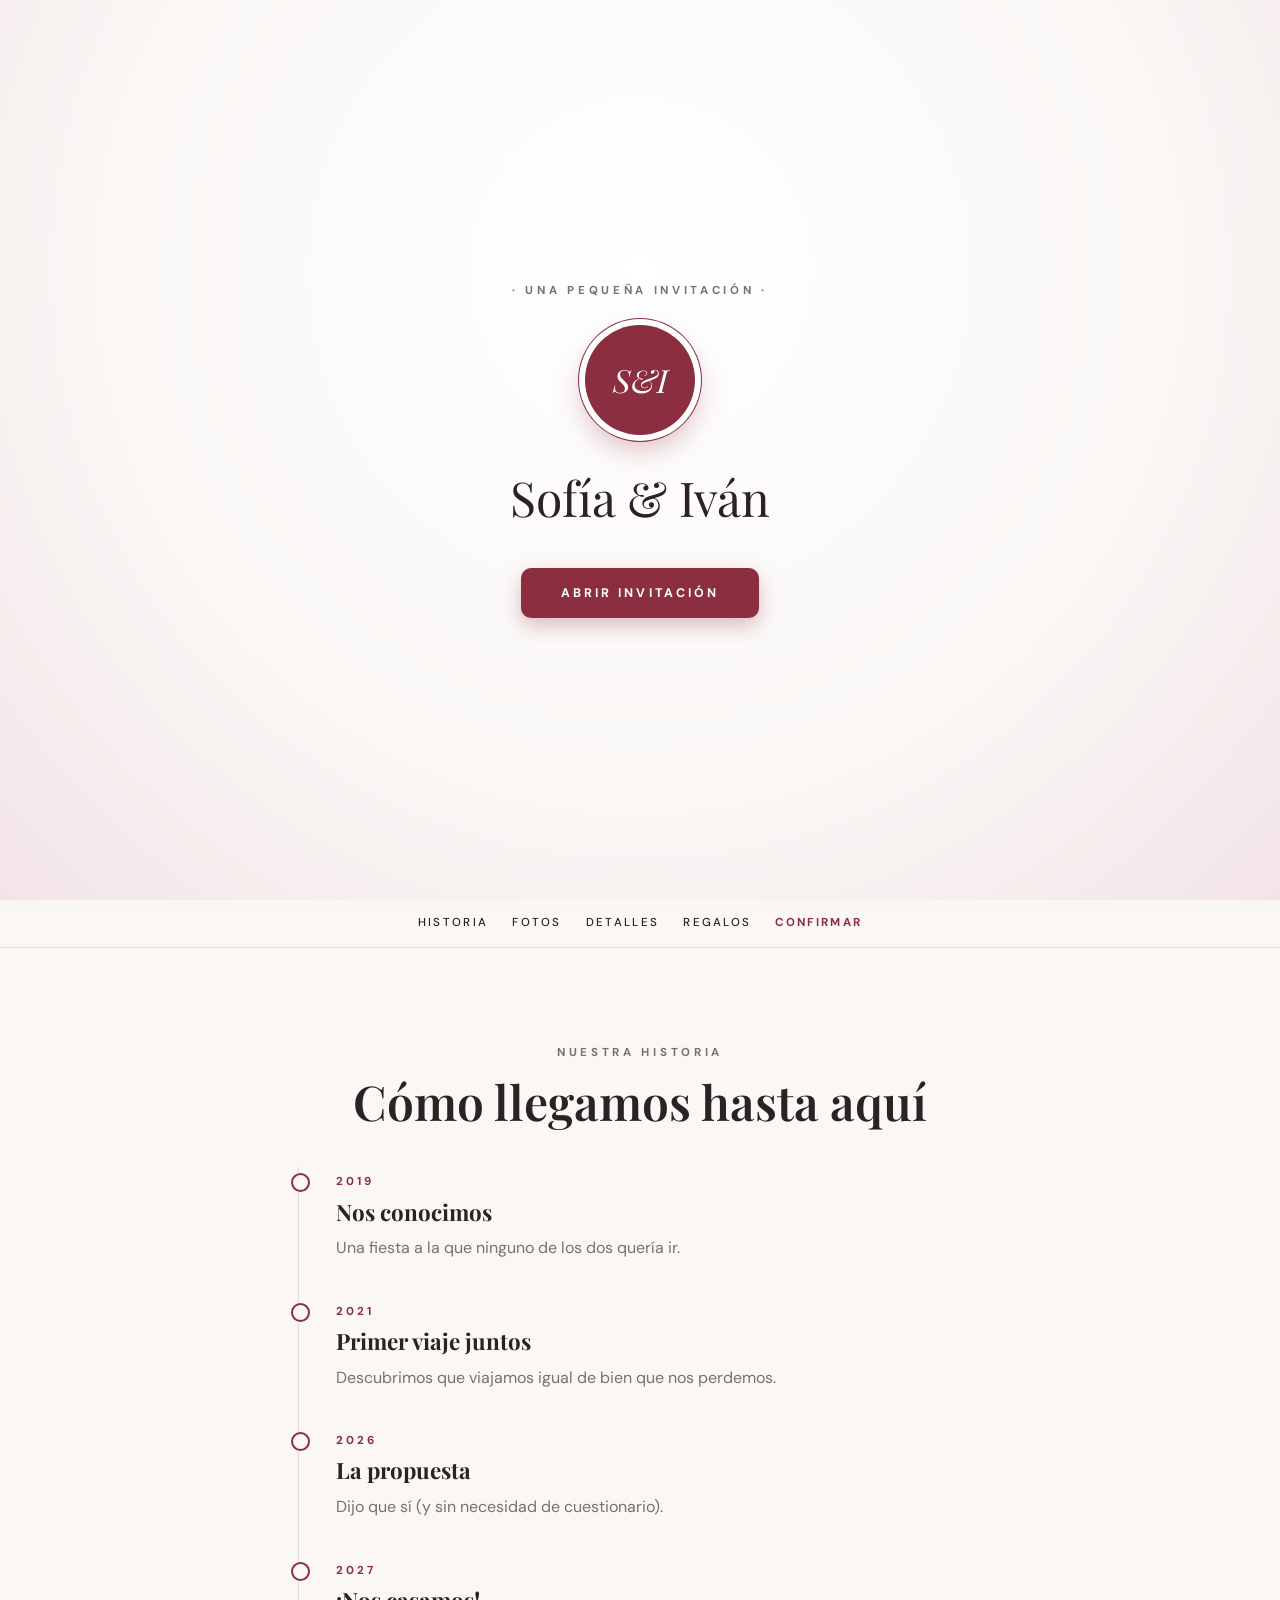
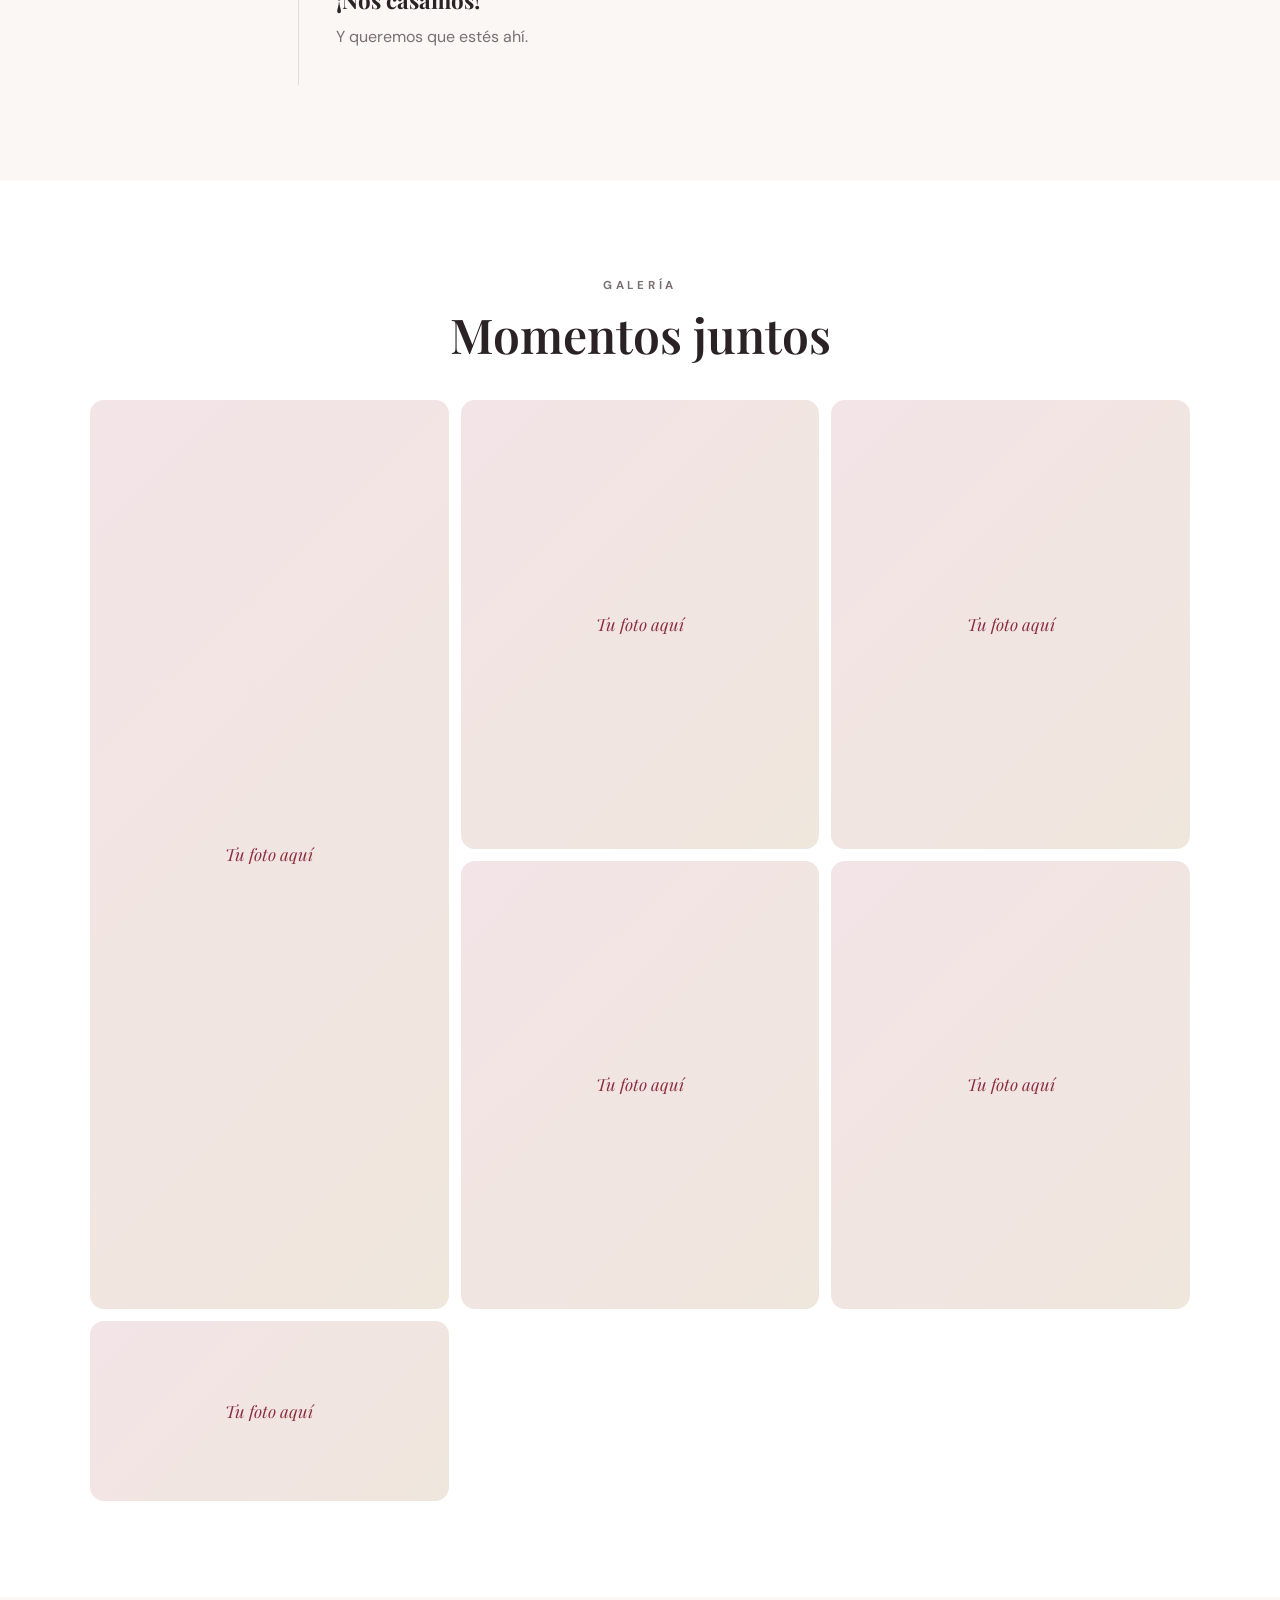
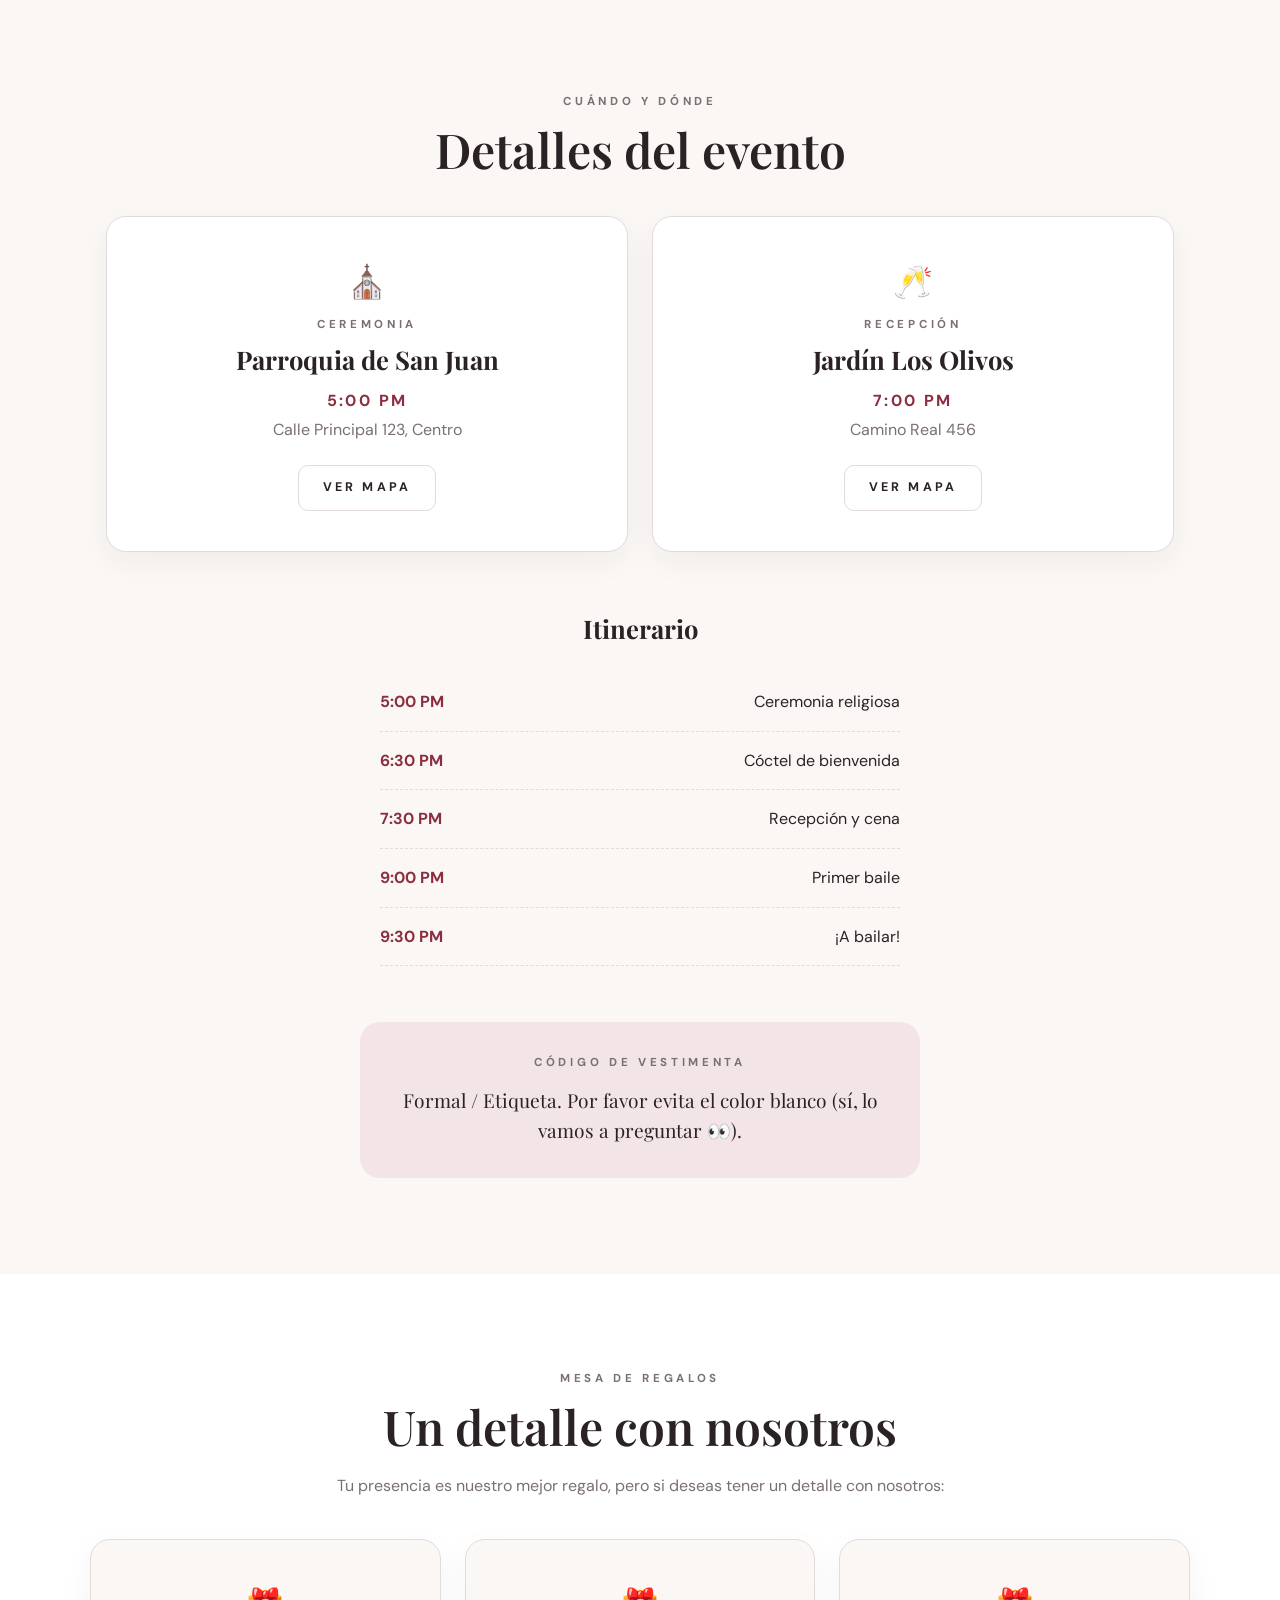
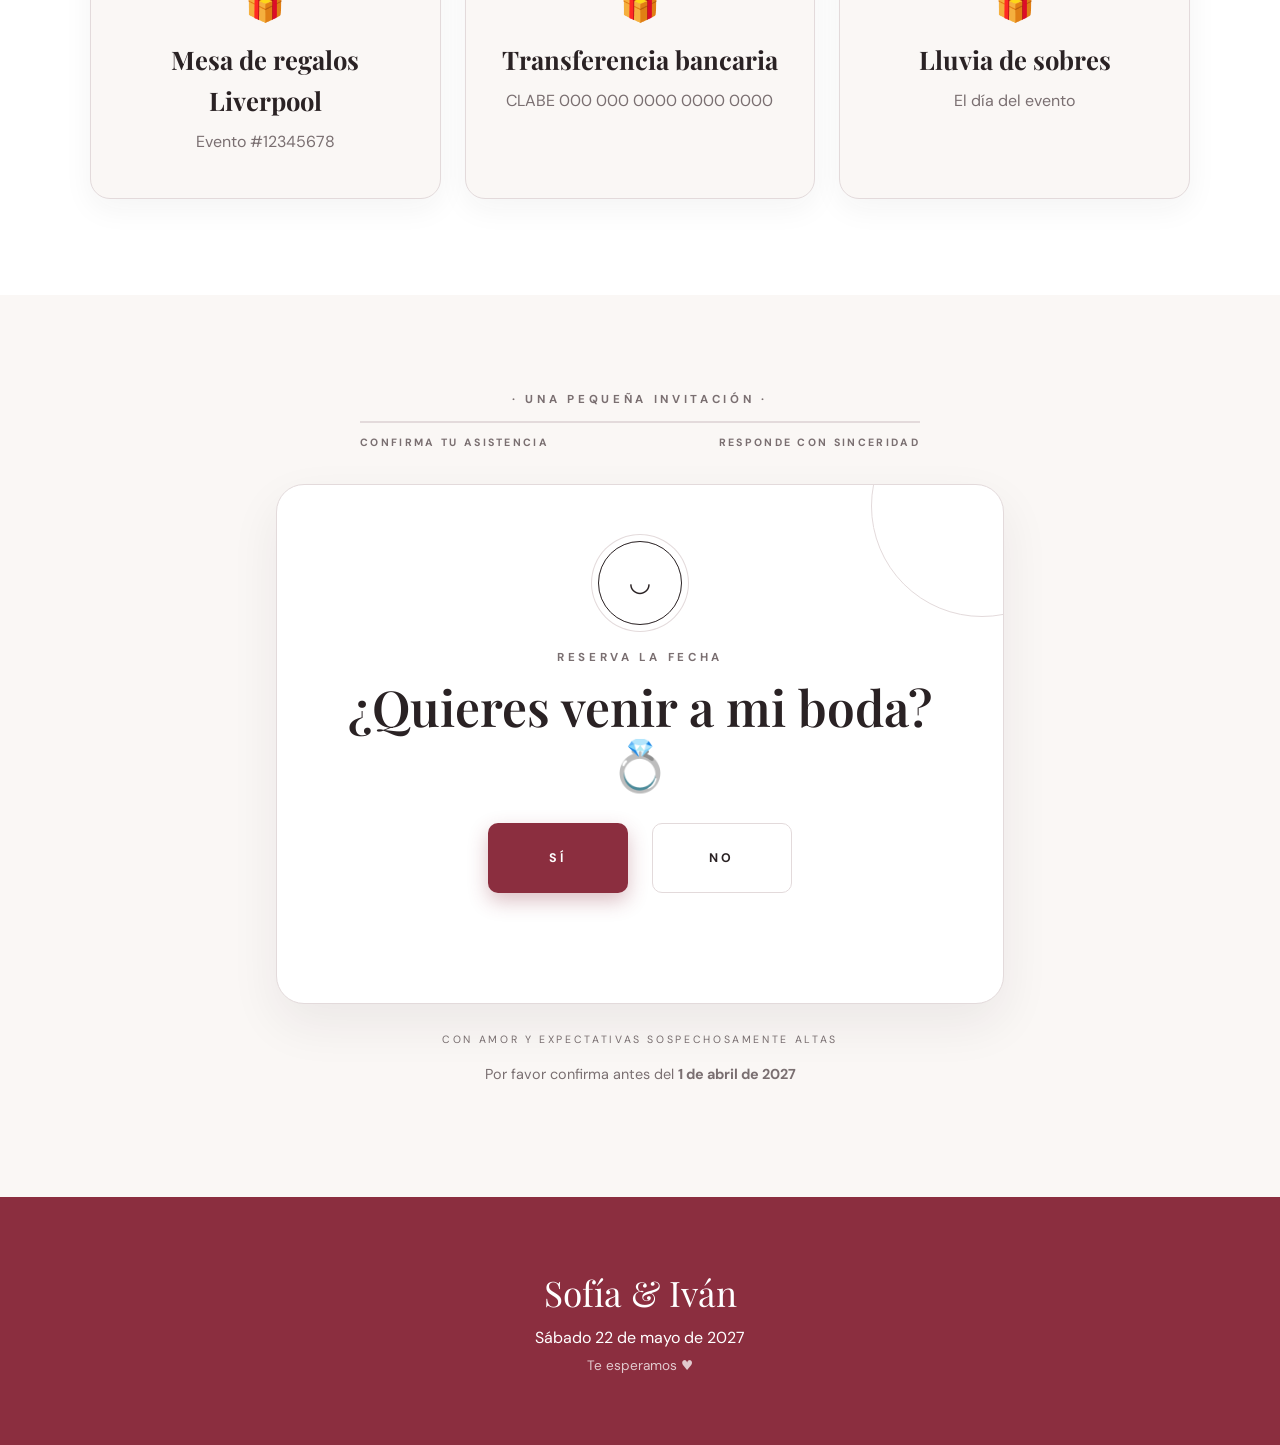
==== index.html @ d29f7e24 "Invitación de boda con cuestionario de confirmación Co-Authored-By: Claude Opus 5.5 <noreply@anthrop" ====
<!doctype html>
<html lang="es">
<head>
  <meta charset="utf-8" />
  <meta name="viewport" content="width=device-width, initial-scale=1" />
  <title>Nuestra Boda</title>
  <meta name="description" content="Estás invitado a nuestra boda." />
  <link rel="preconnect" href="https://fonts.googleapis.com" />
  <link rel="preconnect" href="https://fonts.gstatic.com" crossorigin />
  <link href="https://fonts.googleapis.com/css2?family=Playfair+Display:ital,wght@0,400;0,600;0,700;1,400&family=DM+Sans:wght@400;500;700&display=swap" rel="stylesheet" />
  <link rel="stylesheet" href="styles.css" />
</head>
<body>

  <!-- ============ SOBRE / PORTADA DE ENTRADA ============ -->
  <div id="sobre" class="sobre">
    <div class="sobre-inner">
      <p class="eyebrow">· Una pequeña invitación ·</p>
      <div class="sello"><span data-iniciales></span></div>
      <h2 class="sobre-nombres" data-nombres></h2>
      <button id="abrir" class="btn btn-primary">Abrir invitación</button>
    </div>
  </div>

  <!-- ============ HERO ============ -->
  <header class="hero" id="inicio">
    <div class="hero-bg" id="heroBg"></div>
    <div class="hero-content">
      <p class="eyebrow light">Nos casamos</p>
      <h1 class="hero-names"><span data-novia></span> <em>&amp;</em> <span data-novio></span></h1>
      <p class="hero-date" data-fecha-texto></p>
      <p class="hero-quote" data-frase></p>
      <div class="countdown" id="countdown">
        <div><span id="cd-d">0</span><small>Días</small></div>
        <div><span id="cd-h">0</span><small>Horas</small></div>
        <div><span id="cd-m">0</span><small>Min</small></div>
        <div><span id="cd-s">0</span><small>Seg</small></div>
      </div>
      <a href="#confirmar" class="btn btn-light">Confirmar asistencia</a>
    </div>
    <a href="#historia" class="scroll-hint" aria-label="Bajar">⌄</a>
  </header>

  <nav class="nav">
    <a href="#historia">Historia</a>
    <a href="#galeria">Fotos</a>
    <a href="#detalles">Detalles</a>
    <a href="#regalos">Regalos</a>
    <a href="#confirmar" class="nav-cta">Confirmar</a>
  </nav>

  <main>
    <!-- ============ HISTORIA ============ -->
    <section id="historia" class="section">
      <p class="eyebrow">Nuestra historia</p>
      <h2 class="title">Cómo llegamos hasta aquí</h2>
      <div class="timeline" id="timeline"></div>
    </section>

    <!-- ============ GALERÍA ============ -->
    <section id="galeria" class="section section-alt">
      <p class="eyebrow">Galería</p>
      <h2 class="title">Momentos juntos</h2>
      <div class="gallery" id="gallery"></div>
    </section>

    <!-- ============ DETALLES ============ -->
    <section id="detalles" class="section">
      <p class="eyebrow">Cuándo y dónde</p>
      <h2 class="title">Detalles del evento</h2>
      <div class="cards">
        <article class="card" id="card-ceremonia"></article>
        <article class="card" id="card-recepcion"></article>
      </div>

      <h3 class="subtitle">Itinerario</h3>
      <ul class="itinerary" id="itinerary"></ul>

      <div class="dress">
        <p class="eyebrow">Código de vestimenta</p>
        <p data-vestimenta></p>
      </div>
    </section>

    <!-- ============ REGALOS ============ -->
    <section id="regalos" class="section section-alt">
      <p class="eyebrow">Mesa de regalos</p>
      <h2 class="title">Un detalle con nosotros</h2>
      <p class="lead" data-regalos-texto></p>
      <div class="cards gifts" id="gifts"></div>
    </section>

    <!-- ============ CONFIRMAR (CUESTIONARIO) ============ -->
    <section id="confirmar" class="section quiz-section">
      <p class="eyebrow">· Una pequeña invitación ·</p>
      <div class="quiz-progress">
        <div class="quiz-progress-bar"><span id="progressFill"></span></div>
        <div class="quiz-progress-labels">
          <span id="progressLeft">Confirma tu asistencia</span>
          <span id="progressRight">Responde con sinceridad</span>
        </div>
      </div>

      <div class="quiz-card" id="quizCard">
        <!-- El contenido se genera desde script.js -->
      </div>

      <p class="quiz-footer">Con amor y expectativas sospechosamente altas</p>
      <p class="deadline">Por favor confirma antes del <strong data-confirmar-antes></strong></p>
    </section>
  </main>

  <footer class="footer">
    <p class="footer-names"><span data-novia></span> &amp; <span data-novio></span></p>
    <p data-fecha-texto></p>
    <p class="small">Te esperamos ♥</p>
  </footer>

  <script src="config.js"></script>
  <script src="script.js"></script>
</body>
</html>
---- styles.css ----
:root {
  --vino: #8b2e3f;
  --vino-dark: #6e2131;
  --vino-soft: #f3e4e7;
  --ink: #2a2224;
  --muted: #7a6f71;
  --paper: #faf7f5;
  --card: #ffffff;
  --line: #e3dadb;
  --gold: #b89a6a;
  --serif: "Playfair Display", Georgia, serif;
  --sans: "DM Sans", system-ui, -apple-system, sans-serif;
}

* { box-sizing: border-box; }
html { scroll-behavior: smooth; }
body {
  margin: 0;
  font-family: var(--sans);
  color: var(--ink);
  background: var(--paper);
  line-height: 1.6;
  overflow-x: hidden;
}
body.locked { overflow: hidden; }
img { max-width: 100%; display: block; }

/* ---------- Tipografía ---------- */
.eyebrow {
  font-size: .72rem;
  letter-spacing: .32em;
  text-transform: uppercase;
  font-weight: 700;
  color: var(--muted);
  margin: 0 0 .75rem;
}
.eyebrow.light { color: rgba(255,255,255,.85); }
.title {
  font-family: var(--serif);
  font-weight: 600;
  font-size: clamp(2rem, 5vw, 3rem);
  line-height: 1.1;
  margin: 0 0 2.5rem;
}
.subtitle {
  font-family: var(--serif);
  font-size: 1.6rem;
  margin: 3.5rem 0 1.5rem;
}
.lead { max-width: 560px; margin: -1.25rem auto 2.5rem; color: var(--muted); }

/* ---------- Botones ---------- */
.btn {
  display: inline-block;
  font-family: var(--sans);
  font-size: .78rem;
  font-weight: 700;
  letter-spacing: .25em;
  text-transform: uppercase;
  text-decoration: none;
  padding: 1rem 2.4rem;
  border-radius: 10px;
  border: 1px solid transparent;
  cursor: pointer;
  transition: transform .2s, box-shadow .2s, background .2s;
}
.btn:hover { transform: translateY(-2px); }
.btn-primary { background: var(--vino); color: #fff; box-shadow: 0 8px 20px rgba(139,46,63,.3); }
.btn-primary:hover { background: var(--vino-dark); }
.btn-outline { background: #fff; color: var(--ink); border-color: var(--line); }
.btn-light { background: rgba(255,255,255,.95); color: var(--vino); }

/* ---------- Sobre ---------- */
.sobre {
  position: fixed; inset: 0; z-index: 100;
  background: radial-gradient(circle at 50% 30%, #fff 0%, var(--paper) 60%, var(--vino-soft) 100%);
  display: grid; place-items: center;
  text-align: center; padding: 16px;
  transition: opacity .8s ease, visibility .8s;
}
.sobre.abierto { opacity: 0; visibility: hidden; }
.sello {
  width: 110px; height: 110px; margin: 1.5rem auto;
  border-radius: 50%;
  background: var(--vino);
  color: #fff;
  display: grid; place-items: center;
  font-family: var(--serif); font-size: 2rem; font-style: italic;
  box-shadow: 0 0 0 6px #fff, 0 0 0 7px var(--vino), 0 12px 30px rgba(139,46,63,.35);
  animation: latido 2.4s ease-in-out infinite;
}
@keyframes latido { 0%,100% { transform: scale(1); } 50% { transform: scale(1.05); } }
.sobre-nombres { font-family: var(--serif); font-weight: 400; font-size: clamp(2rem, 7vw, 3rem); margin: 0 0 2rem; }

/* ---------- Hero ---------- */
.hero {
  position: relative; min-height: 100svh;
  display: grid; place-items: center; text-align: center;
  color: #fff; padding: 6rem 16px 5rem; overflow: hidden;
}
.hero-bg {
  position: absolute; inset: 0;
  background: linear-gradient(135deg, #5a1f2a, #8b2e3f 50%, #b89a6a);
  background-size: cover; background-position: center;
  transform: scale(1.05);
}
.hero-bg::after { content: ""; position: absolute; inset: 0; background: linear-gradient(rgba(20,10,12,.45), rgba(20,10,12,.6)); }
.hero-content { position: relative; z-index: 1; max-width: 760px; }
.hero-names {
  font-family: var(--serif); font-weight: 400;
  font-size: clamp(3rem, 12vw, 6.5rem); line-height: 1; margin: 0 0 1rem;
}
.hero-names em { font-style: italic; color: var(--gold); }
.hero-date { font-size: .9rem; letter-spacing: .3em; text-transform: uppercase; margin: 0 0 1rem; }
.hero-quote { font-family: var(--serif); font-style: italic; font-size: 1.15rem; opacity: .9; margin: 0 auto 2rem; max-width: 520px; }
.countdown { display: flex; justify-content: center; gap: clamp(.75rem, 4vw, 2rem); margin-bottom: 2.5rem; }
.countdown div {
  min-width: 68px; padding: .8rem .5rem;
  border: 1px solid rgba(255,255,255,.35); border-radius: 12px;
  backdrop-filter: blur(4px); background: rgba(255,255,255,.08);
}
.countdown span { display: block; font-family: var(--serif); font-size: clamp(1.6rem, 6vw, 2.4rem); line-height: 1.1; }
.countdown small { font-size: .65rem; letter-spacing: .2em; text-transform: uppercase; opacity: .85; }
.scroll-hint { position: absolute; bottom: 1.5rem; left: 50%; transform: translateX(-50%); color: #fff; font-size: 2rem; text-decoration: none; animation: bob 2s infinite; }
@keyframes bob { 0%,100% { transform: translate(-50%,0); } 50% { transform: translate(-50%,8px); } }

/* ---------- Nav ---------- */
.nav {
  position: sticky; top: 0; z-index: 50;
  display: flex; justify-content: center; flex-wrap: wrap; gap: .25rem 1.5rem;
  padding: .9rem 16px; background: rgba(250,247,245,.92);
  backdrop-filter: blur(8px); border-bottom: 1px solid var(--line);
}
.nav a { color: var(--ink); text-decoration: none; font-size: .72rem; letter-spacing: .2em; text-transform: uppercase; font-weight: 500; }
.nav a:hover, .nav-cta { color: var(--vino) !important; font-weight: 700 !important; }

/* ---------- Secciones ---------- */
.section { padding: 6rem 16px; text-align: center; max-width: 1100px; margin: 0 auto; }
.section-alt { max-width: none; background: #fff; }
.section-alt > * { max-width: 1100px; margin-left: auto; margin-right: auto; }

.reveal { opacity: 0; transform: translateY(24px); transition: opacity .8s ease, transform .8s ease; }
.reveal.visible { opacity: 1; transform: none; }

/* Timeline */
.timeline { position: relative; max-width: 720px; margin: 0 auto; text-align: left; }
.timeline::before { content: ""; position: absolute; left: 18px; top: 0; bottom: 0; width: 1px; background: var(--line); }
.tl-item { position: relative; padding: 0 0 2.25rem 56px; }
.tl-item::before { content: ""; position: absolute; left: 11px; top: 6px; width: 15px; height: 15px; border-radius: 50%; background: var(--paper); border: 2px solid var(--vino); }
.tl-year { font-size: .72rem; letter-spacing: .25em; font-weight: 700; color: var(--vino); }
.tl-item h3 { font-family: var(--serif); font-size: 1.4rem; margin: .1rem 0 .3rem; }
.tl-item p { margin: 0; color: var(--muted); }

/* Galería */
.gallery { display: grid; grid-template-columns: repeat(3, 1fr); gap: 12px; }
.gallery figure { margin: 0; border-radius: 14px; overflow: hidden; aspect-ratio: 4/5; cursor: zoom-in; position: relative; }
.gallery figure:nth-child(1), .gallery figure:nth-child(6) { grid-row: span 2; aspect-ratio: auto; }
.gallery img { width: 100%; height: 100%; object-fit: cover; transition: transform .6s; }
.gallery figure:hover img { transform: scale(1.06); }
.foto-placeholder {
  width: 100%; height: 100%; min-height: 180px;
  display: grid; place-items: center;
  background: linear-gradient(135deg, var(--vino-soft), #efe6dc);
  color: var(--vino); font-family: var(--serif); font-style: italic; font-size: 1.05rem;
}
.lightbox { position: fixed; inset: 0; z-index: 200; background: rgba(15,8,10,.92); display: none; place-items: center; padding: 16px; cursor: zoom-out; }
.lightbox.open { display: grid; }
.lightbox img { max-height: 90vh; border-radius: 10px; }

/* Cards */
.cards { display: grid; grid-template-columns: repeat(auto-fit, minmax(260px, 1fr)); gap: 1.5rem; }
.card {
  background: var(--card); border: 1px solid var(--line); border-radius: 20px;
  padding: 2.5rem 1.75rem; box-shadow: 0 10px 30px rgba(42,34,36,.05);
}
.section-alt .card { background: var(--paper); }
.card .icon { font-size: 2rem; margin-bottom: .5rem; }
.card h3 { font-family: var(--serif); font-size: 1.6rem; margin: .25rem 0 .5rem; }
.card p { margin: .2rem 0; color: var(--muted); }
.card .hora { color: var(--vino); font-weight: 700; letter-spacing: .15em; }
.card .btn { margin-top: 1.25rem; padding: .75rem 1.5rem; }

.itinerary { list-style: none; padding: 0; margin: 0 auto; max-width: 520px; }
.itinerary li { display: flex; justify-content: space-between; gap: 1rem; padding: 1rem 0; border-bottom: 1px dashed var(--line); text-align: left; }
.itinerary li span:first-child { font-weight: 700; color: var(--vino); white-space: nowrap; }

.dress { margin: 3.5rem auto 0; max-width: 560px; padding: 2rem; border-radius: 20px; background: var(--vino-soft); }
.dress p:last-child { margin: 0; font-family: var(--serif); font-size: 1.2rem; }

/* ---------- Cuestionario ---------- */
.quiz-section { max-width: 760px; }
.quiz-progress { margin: 0 auto 2rem; max-width: 560px; }
.quiz-progress-bar { height: 2px; background: var(--line); position: relative; }
.quiz-progress-bar span { position: absolute; left: 0; top: 0; bottom: 0; width: 0; background: var(--vino); transition: width .6s ease; }
.quiz-progress-labels { display: flex; justify-content: space-between; margin-top: .75rem; font-size: .66rem; letter-spacing: .22em; text-transform: uppercase; font-weight: 700; color: var(--muted); }

.quiz-card {
  position: relative; overflow: hidden;
  background: var(--card); border: 1px solid var(--line); border-radius: 28px;
  padding: clamp(2rem, 6vw, 3.5rem) clamp(1.25rem, 5vw, 3.5rem);
  min-height: 460px;
  box-shadow: 0 20px 50px rgba(42,34,36,.07);
}
.quiz-card::after {
  content: ""; position: absolute; top: -90px; right: -90px; width: 220px; height: 220px;
  border: 1px solid var(--line); border-radius: 50%; pointer-events: none;
}
.quiz-step { animation: entrar .5s ease; }
@keyframes entrar { from { opacity: 0; transform: translateY(16px); } to { opacity: 1; transform: none; } }
.quiz-step .eyebrow { text-align: left; }
.quiz-step.centered .eyebrow { text-align: center; }
.quiz-q {
  font-family: var(--serif); font-weight: 600;
  font-size: clamp(1.9rem, 6vw, 3.1rem); line-height: 1.12; margin: .5rem 0 2rem;
}
.quiz-icon {
  width: 84px; height: 84px; margin: 0 auto 1.5rem; border-radius: 50%;
  border: 1px solid var(--ink); display: grid; place-items: center;
  box-shadow: 0 0 0 6px #fff, 0 0 0 7px var(--line); font-size: 1.6rem;
}
.quiz-icon.bad { background: var(--vino-soft); border-color: var(--vino); color: var(--vino); }
.quiz-icon.good { background: #e9f3ec; border-color: #2e7d4f; color: #2e7d4f; }

.yesno { position: relative; display: flex; justify-content: center; gap: 1.5rem; flex-wrap: wrap; min-height: 70px; }
.yesno .btn { min-width: 140px; }
#btnNo { transition: left .25s ease, top .25s ease, transform .2s; z-index: 5; }
#btnNo.huyendo { position: absolute; }
.no-hint { font-size: .8rem; color: var(--muted); min-height: 1.4em; margin-top: 1.5rem; font-style: italic; }

.options { display: grid; gap: .75rem; }
.option {
  width: 100%; text-align: left;
  font-family: var(--sans); font-size: 1rem; color: var(--ink);
  background: #fff; border: 1px solid var(--line); border-radius: 14px;
  padding: 1.05rem 1.25rem; cursor: pointer;
  transition: background .2s, border-color .2s, transform .15s;
}
.option:hover { background: var(--vino-soft); border-color: var(--vino); transform: translateX(4px); }

.verdict-title {
  font-family: var(--serif); font-weight: 700; text-transform: uppercase;
  font-size: clamp(2.2rem, 8vw, 4rem); line-height: 1; color: var(--vino); margin: 0 0 1rem;
}
.verdict-title.good { color: #2e7d4f; }
.verdict-sub { font-weight: 700; letter-spacing: .05em; margin: 0 0 .5rem; }
.verdict-text { font-family: var(--serif); font-style: italic; font-size: 1.2rem; color: var(--muted); margin: 0 0 2rem; }
.verdict-actions { display: flex; flex-wrap: wrap; justify-content: center; gap: 1rem; }
.pill {
  display: inline-flex; align-items: center; gap: .5rem;
  padding: .9rem 1.5rem; border-radius: 999px; border: 1px solid var(--vino);
  background: var(--vino-soft); color: var(--vino);
  font-size: .72rem; letter-spacing: .2em; text-transform: uppercase; font-weight: 700;
}

/* Formulario RSVP */
.rsvp { text-align: left; display: grid; gap: 1rem; margin-top: 1rem; }
.rsvp label { display: grid; gap: .35rem; font-size: .72rem; letter-spacing: .18em; text-transform: uppercase; font-weight: 700; color: var(--muted); }
.rsvp input, .rsvp select, .rsvp textarea {
  font: inherit; font-size: 1rem; text-transform: none; letter-spacing: 0; font-weight: 400; color: var(--ink);
  padding: .9rem 1rem; border: 1px solid var(--line); border-radius: 12px; background: #fff; width: 100%;
}
.rsvp input:focus, .rsvp select:focus, .rsvp textarea:focus { outline: 2px solid var(--vino-soft); border-color: var(--vino); }
.rsvp .row { display: grid; grid-template-columns: 1fr 1fr; gap: 1rem; }
.rsvp .btn { justify-self: center; margin-top: .5rem; }

.quiz-footer { margin-top: 1.75rem; font-size: .66rem; letter-spacing: .25em; text-transform: uppercase; color: var(--muted); }
.deadline { color: var(--muted); font-size: .9rem; }

/* Confeti */
.confeti { position: fixed; top: -12px; width: 10px; height: 14px; z-index: 300; pointer-events: none; animation: caer linear forwards; }
@keyframes caer { to { transform: translateY(105vh) rotate(720deg); opacity: .7; } }

/* ---------- Footer ---------- */
.footer { text-align: center; padding: 4rem 16px; background: var(--vino); color: #fff; }
.footer-names { font-family: var(--serif); font-size: 2.2rem; margin: 0 0 .25rem; }
.footer p { margin: .25rem 0; }
.footer .small { opacity: .75; font-size: .85rem; }

/* ---------- Responsive ---------- */
@media (max-width: 720px) {
  .section { padding: 4.5rem 16px; }
  .gallery { grid-template-columns: repeat(2, 1fr); }
  .gallery figure:nth-child(1), .gallery figure:nth-child(6) { grid-row: auto; aspect-ratio: 4/5; }
  .nav { gap: .25rem 1rem; }
  .rsvp .row { grid-template-columns: 1fr; }
  .quiz-progress-labels span:last-child { text-align: right; }
}
#confirmar, section { scroll-margin-top: 56px; }
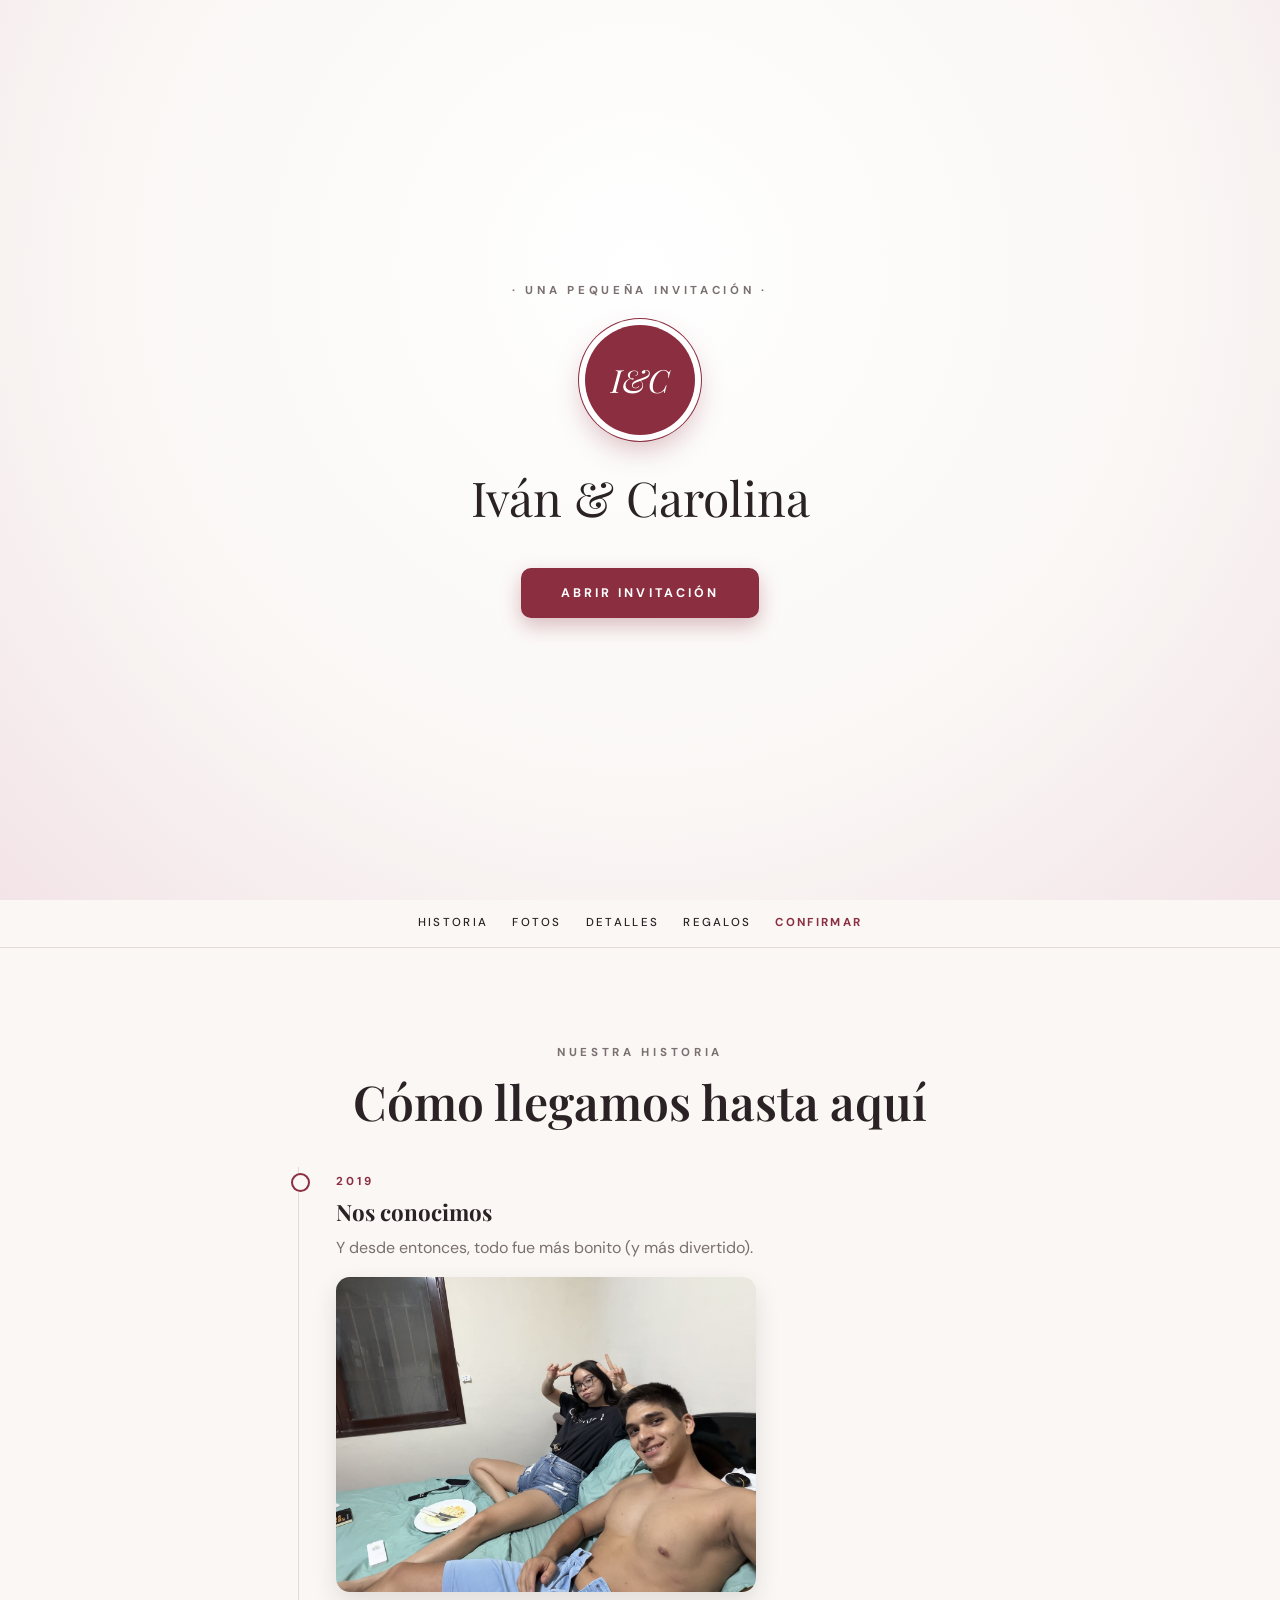
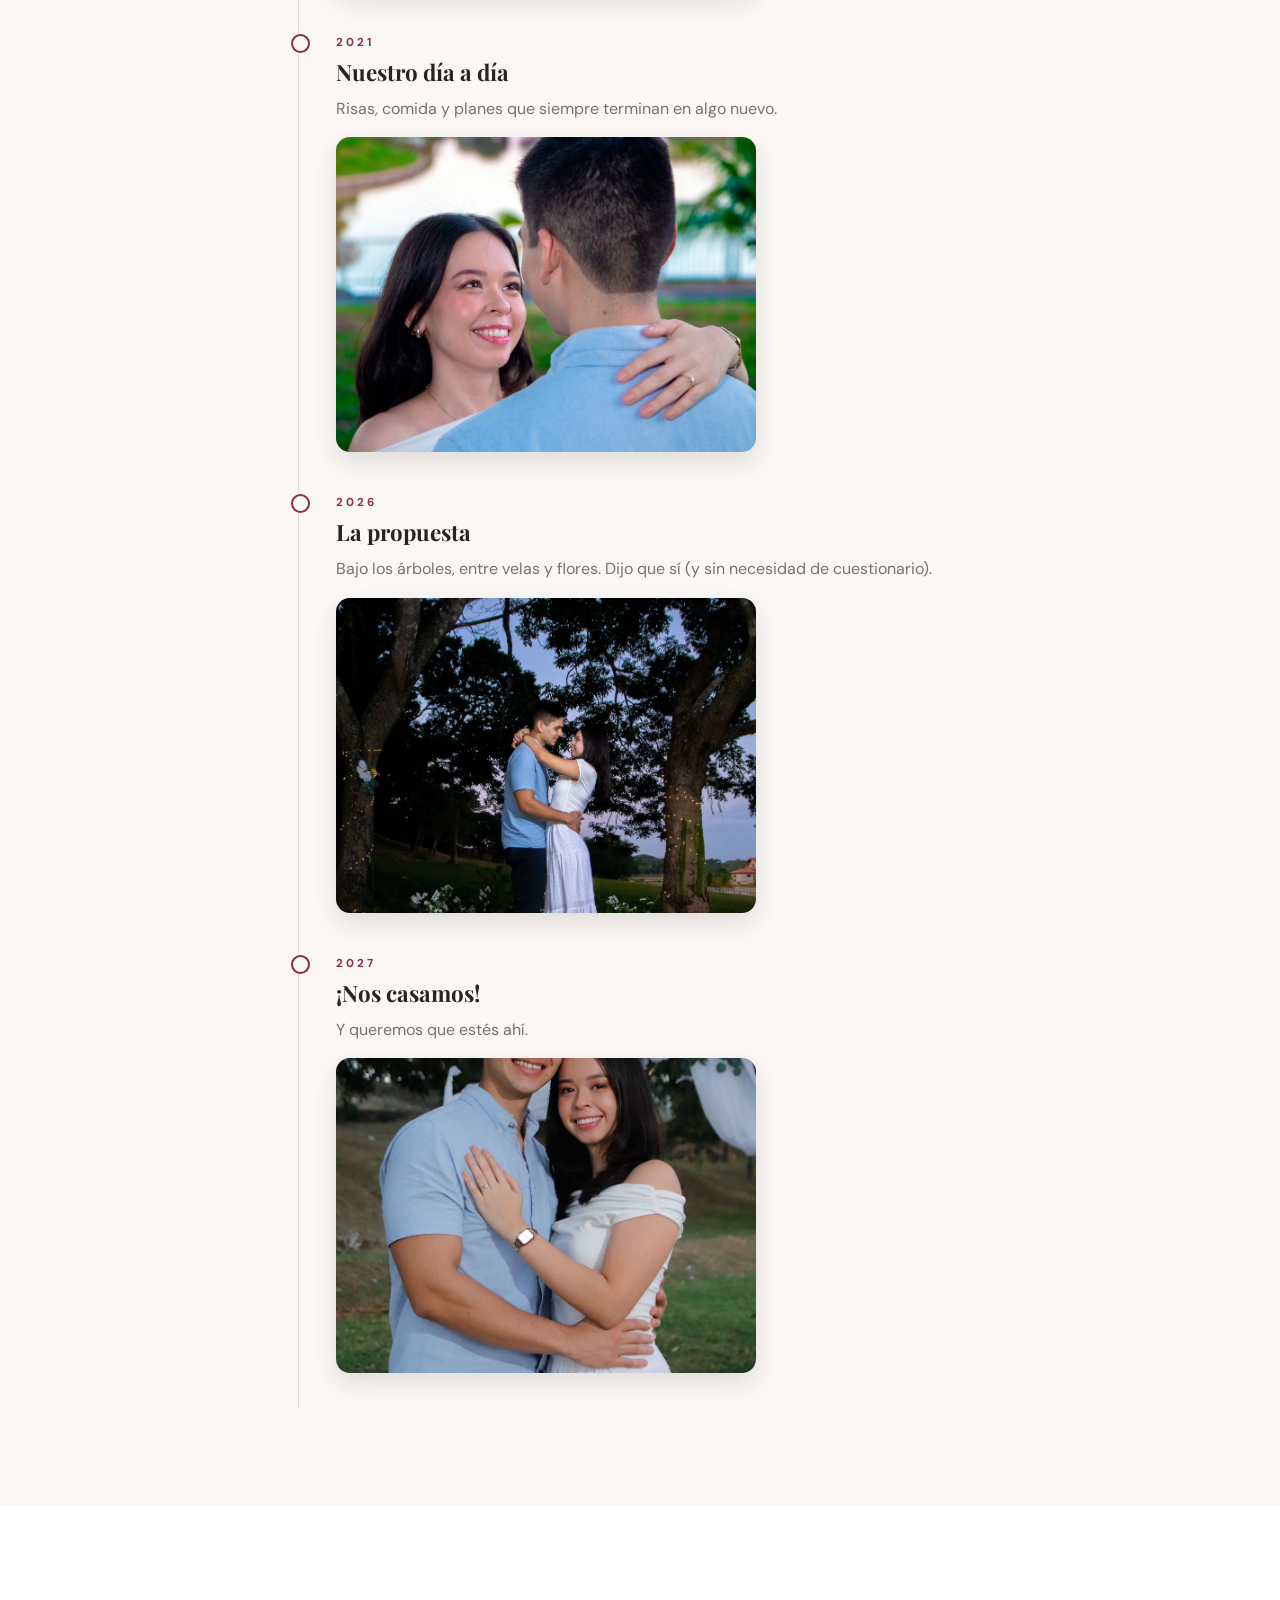
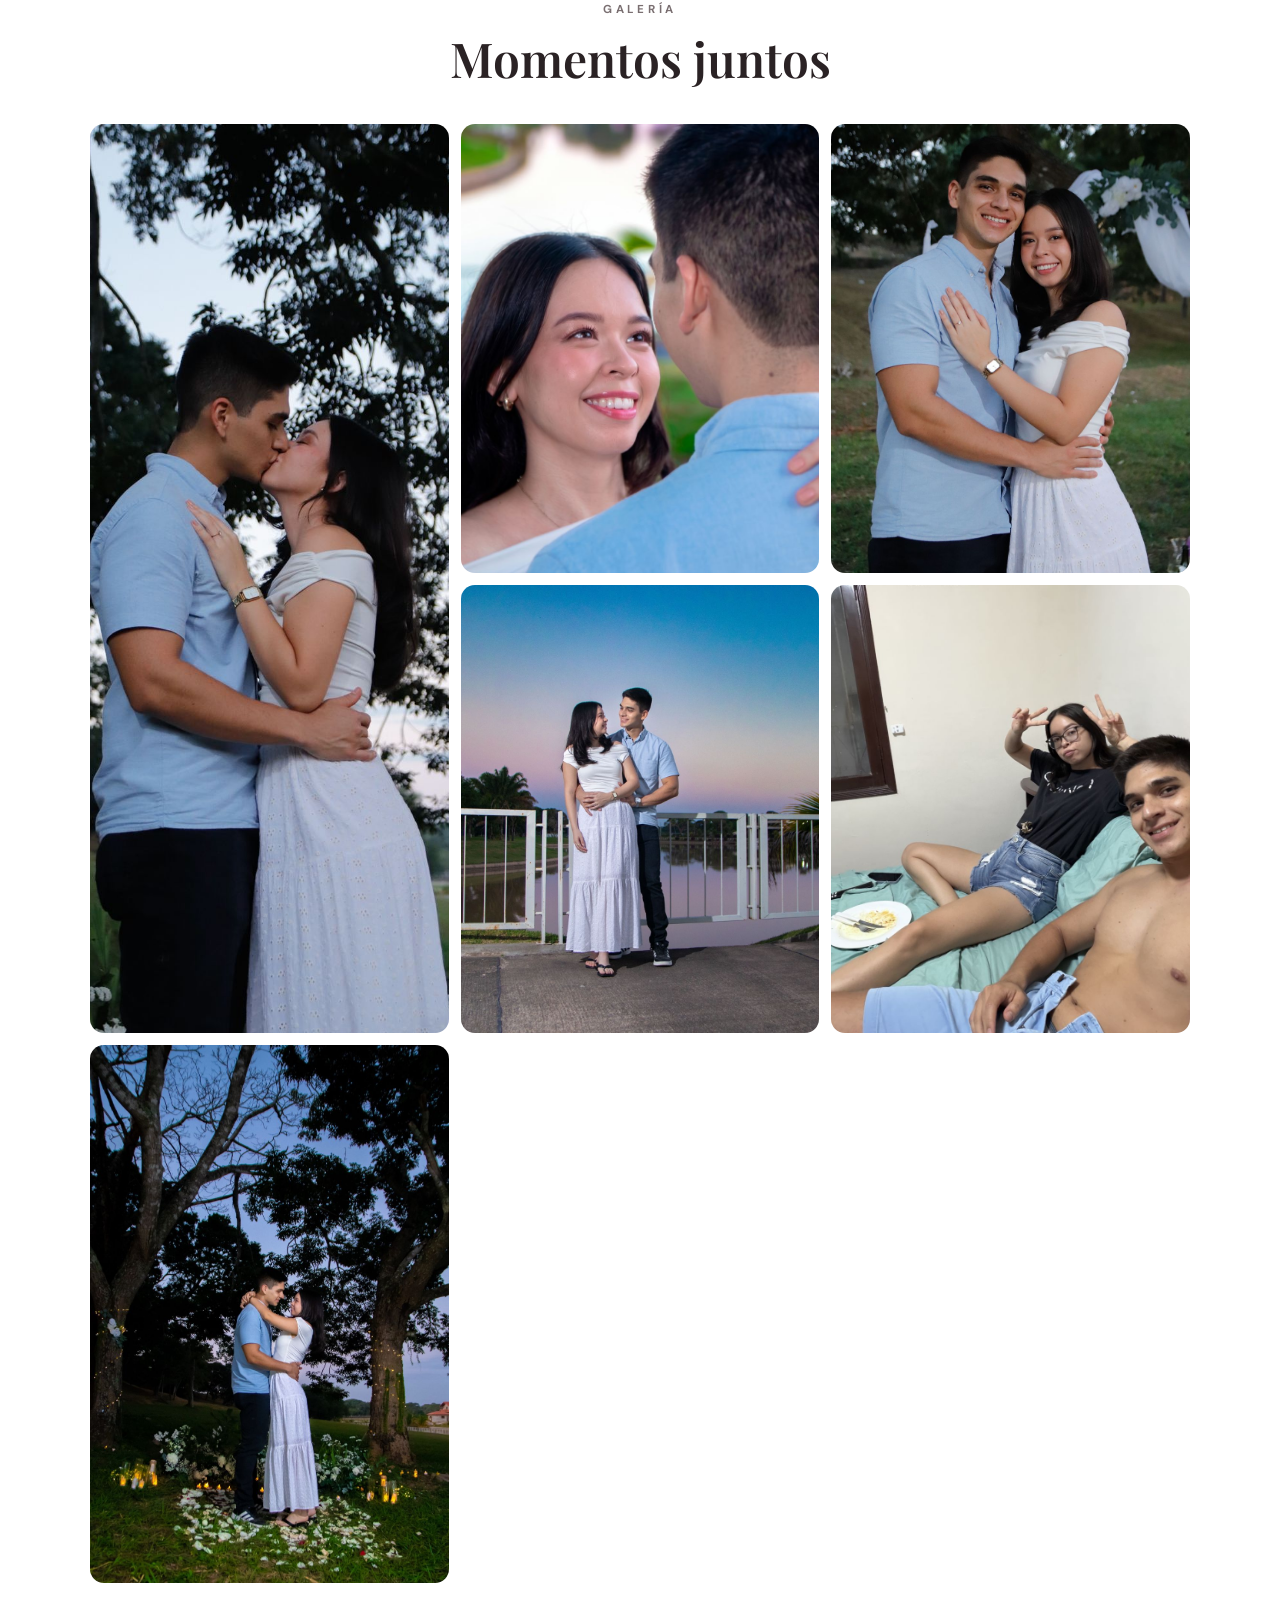
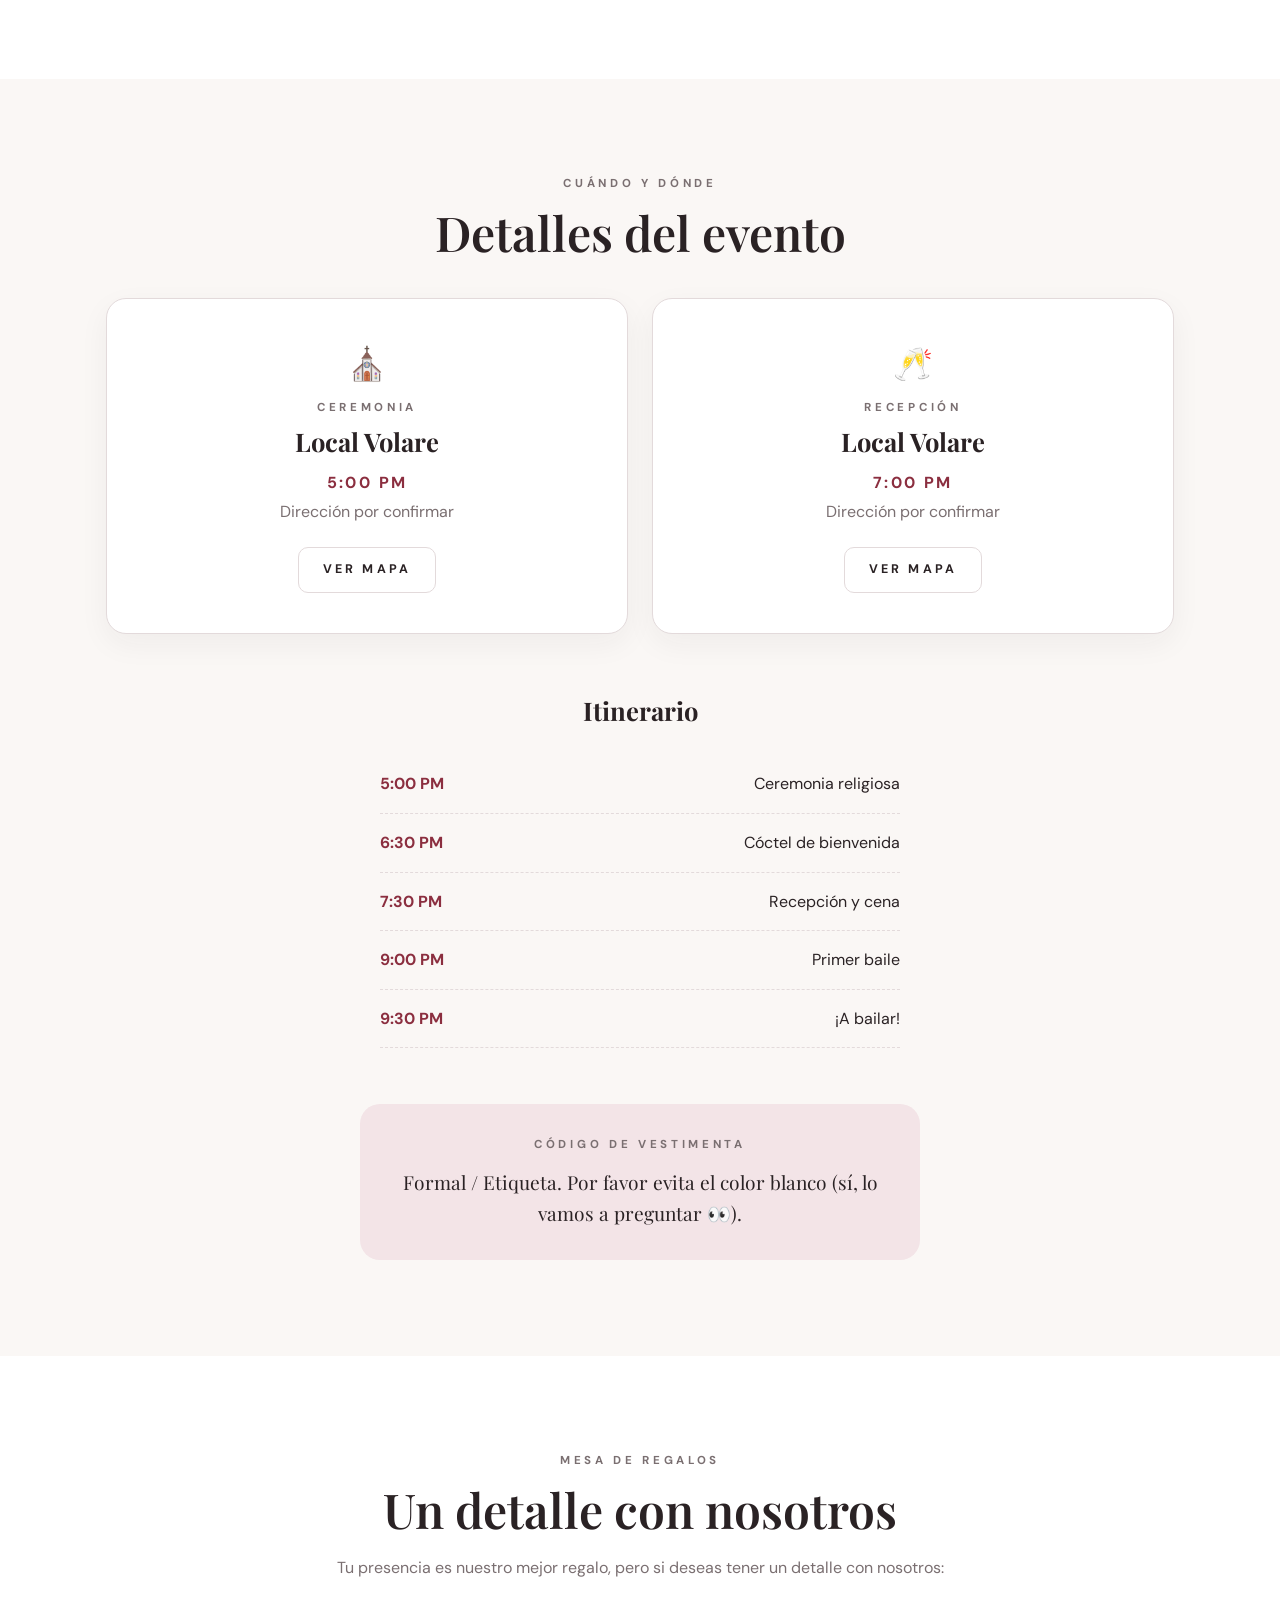
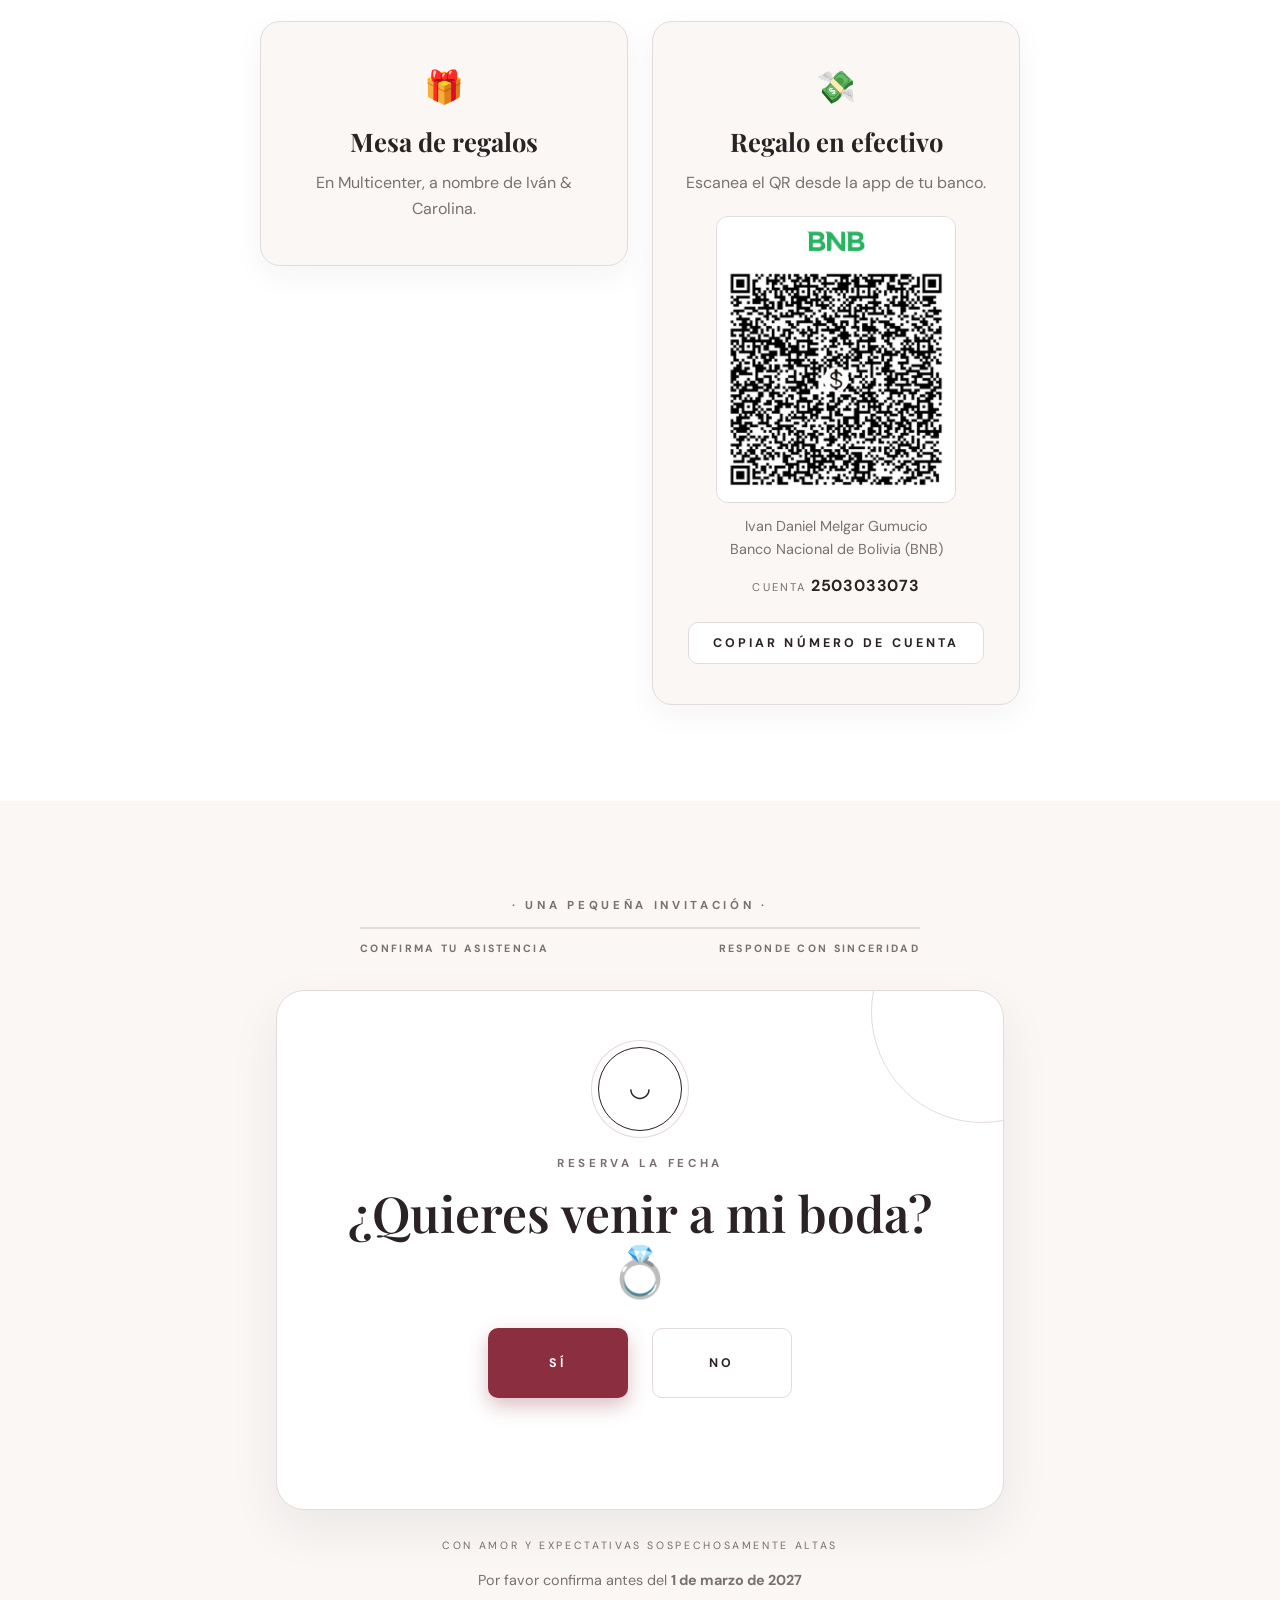
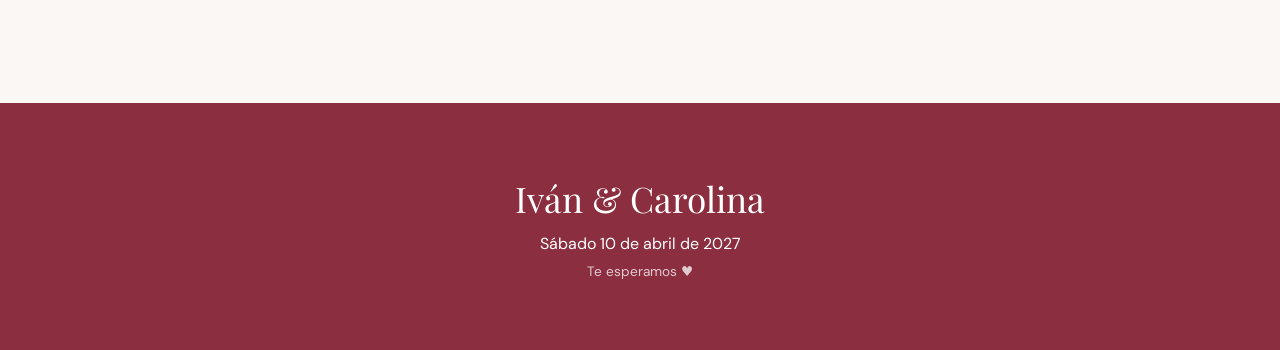
==== commit d357b8df: "Iván & Carolina; mesa de regalos en Multicenter y QR BNB para regalo en efectivo Co-Authored-By: Cla" ====
--- a/index.html
+++ b/index.html
@@ -27,7 +27,7 @@
     <div class="hero-bg" id="heroBg"></div>
     <div class="hero-content">
       <p class="eyebrow light">Nos casamos</p>
-      <h1 class="hero-names"><span data-novia></span> <em>&amp;</em> <span data-novio></span></h1>
+      <h1 class="hero-names"><span data-novio></span> <em>&amp;</em> <span data-novia></span></h1>
       <p class="hero-date" data-fecha-texto></p>
       <p class="hero-quote" data-frase></p>
       <div class="countdown" id="countdown">
@@ -111,7 +111,7 @@
   </main>
 
   <footer class="footer">
-    <p class="footer-names"><span data-novia></span> &amp; <span data-novio></span></p>
+    <p class="footer-names"><span data-novio></span> &amp; <span data-novia></span></p>
     <p data-fecha-texto></p>
     <p class="small">Te esperamos ♥</p>
   </footer>
--- a/styles.css
+++ b/styles.css
@@ -104,7 +104,7 @@
   background-size: cover; background-position: center;
   transform: scale(1.05);
 }
-.hero-bg::after { content: ""; position: absolute; inset: 0; background: linear-gradient(rgba(20,10,12,.45), rgba(20,10,12,.6)); }
+.hero-bg::after { content: ""; position: absolute; inset: 0; background: linear-gradient(rgba(20,10,12,.35), rgba(20,10,12,.65)); }
 .hero-content { position: relative; z-index: 1; max-width: 760px; }
 .hero-names {
   font-family: var(--serif); font-weight: 400;
@@ -139,8 +139,9 @@
 .section-alt { max-width: none; background: #fff; }
 .section-alt > * { max-width: 1100px; margin-left: auto; margin-right: auto; }
 
-.reveal { opacity: 0; transform: translateY(24px); transition: opacity .8s ease, transform .8s ease; }
-.reveal.visible { opacity: 1; transform: none; }
+.reveal { transform: translateY(24px); transition: transform .8s ease; }
+.reveal.visible { transform: none; }
+@media (prefers-reduced-motion: reduce) { .reveal { transform: none; transition: none; } }
 
 /* Timeline */
 .timeline { position: relative; max-width: 720px; margin: 0 auto; text-align: left; }
@@ -150,6 +151,7 @@
 .tl-year { font-size: .72rem; letter-spacing: .25em; font-weight: 700; color: var(--vino); }
 .tl-item h3 { font-family: var(--serif); font-size: 1.4rem; margin: .1rem 0 .3rem; }
 .tl-item p { margin: 0; color: var(--muted); }
+.tl-foto { width: 100%; max-width: 420px; aspect-ratio: 4/3; object-fit: cover; border-radius: 14px; margin-top: 1rem; box-shadow: 0 10px 24px rgba(42,34,36,.12); }
 
 /* Galería */
 .gallery { display: grid; grid-template-columns: repeat(3, 1fr); gap: 12px; }
@@ -180,6 +182,13 @@
 .card .hora { color: var(--vino); font-weight: 700; letter-spacing: .15em; }
 .card .btn { margin-top: 1.25rem; padding: .75rem 1.5rem; }
 
+.gifts { max-width: 760px; margin: 0 auto; align-items: start; }
+.gift .qr { width: 100%; max-width: 240px; margin: 1.25rem auto .75rem; border-radius: 12px; border: 1px solid var(--line); background: #fff; }
+.gift .small-print { font-size: .9rem; }
+.gift .cuenta { margin-top: .75rem; color: var(--ink); }
+.gift .cuenta span { font-size: .7rem; letter-spacing: .2em; text-transform: uppercase; color: var(--muted); }
+.gift .cuenta strong { font-variant-numeric: tabular-nums; letter-spacing: .05em; user-select: all; }
+
 .itinerary { list-style: none; padding: 0; margin: 0 auto; max-width: 520px; }
 .itinerary li { display: flex; justify-content: space-between; gap: 1rem; padding: 1rem 0; border-bottom: 1px dashed var(--line); text-align: left; }
 .itinerary li span:first-child { font-weight: 700; color: var(--vino); white-space: nowrap; }
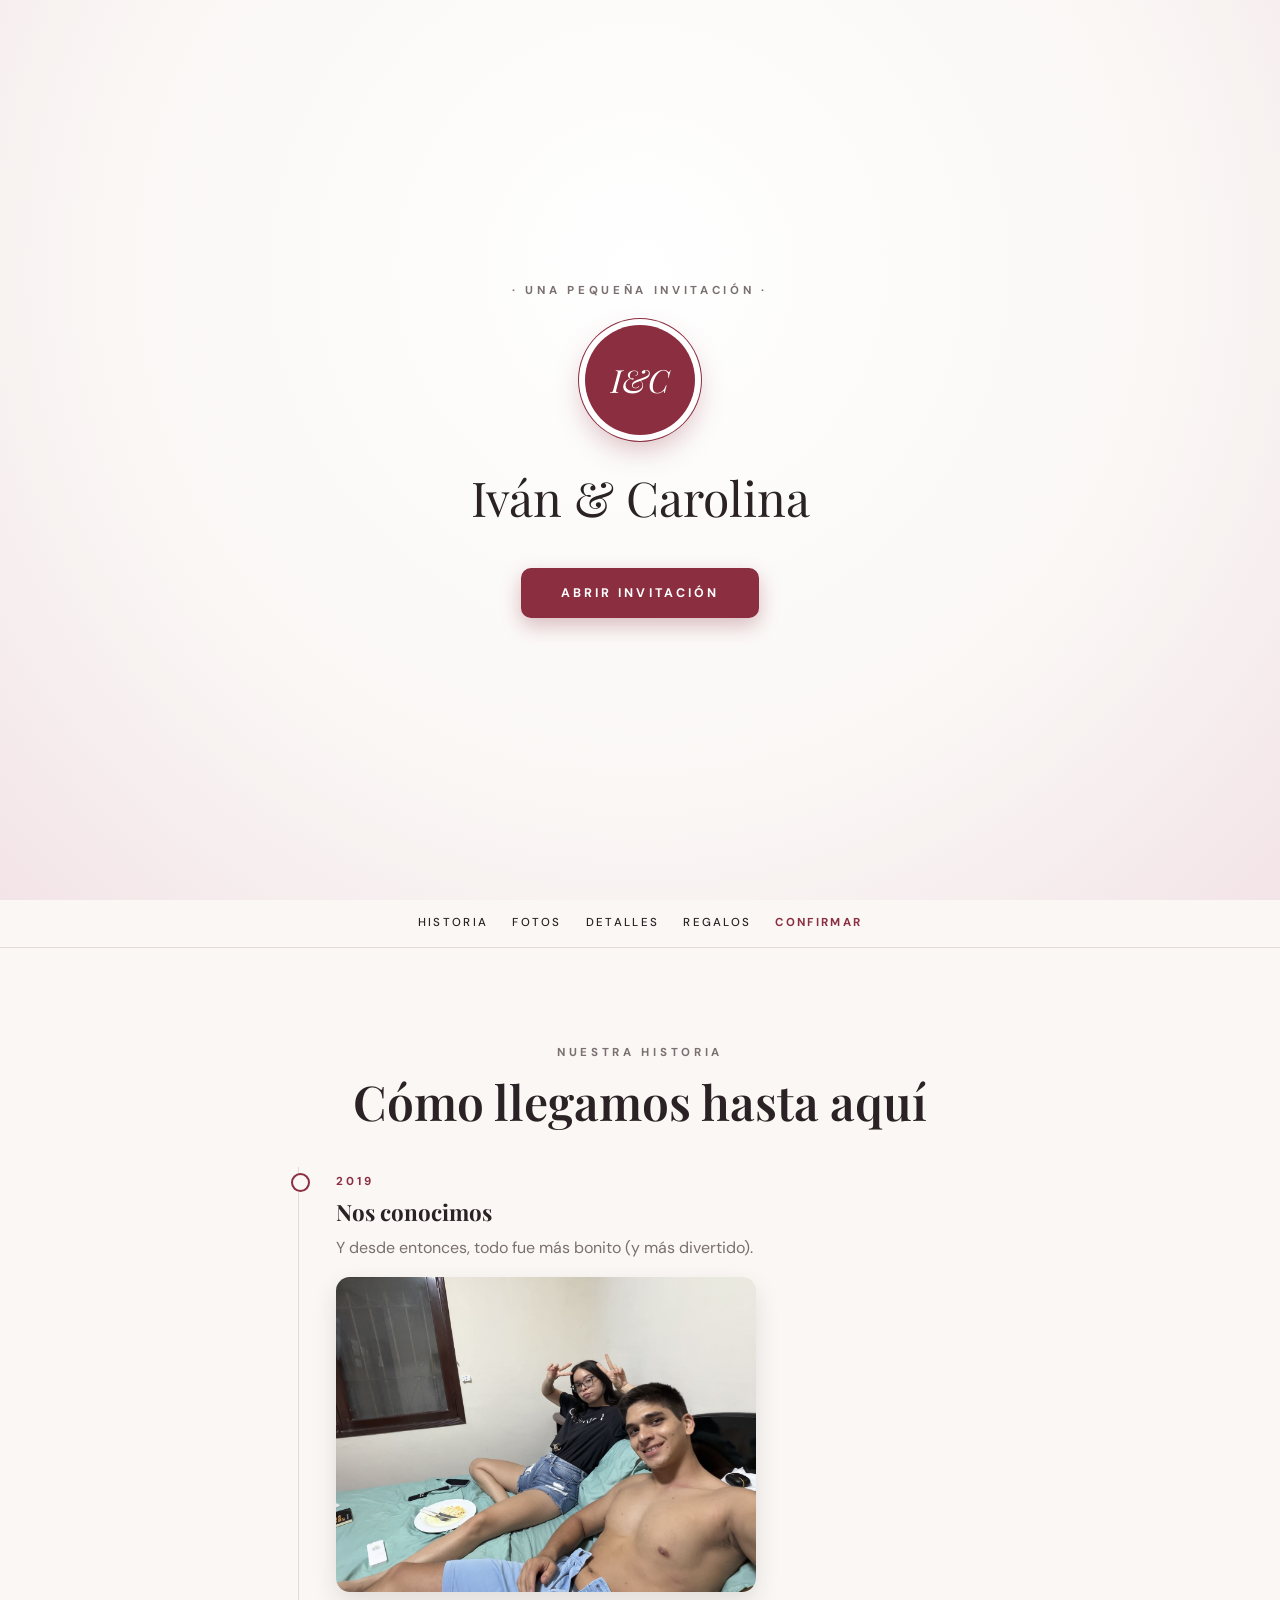
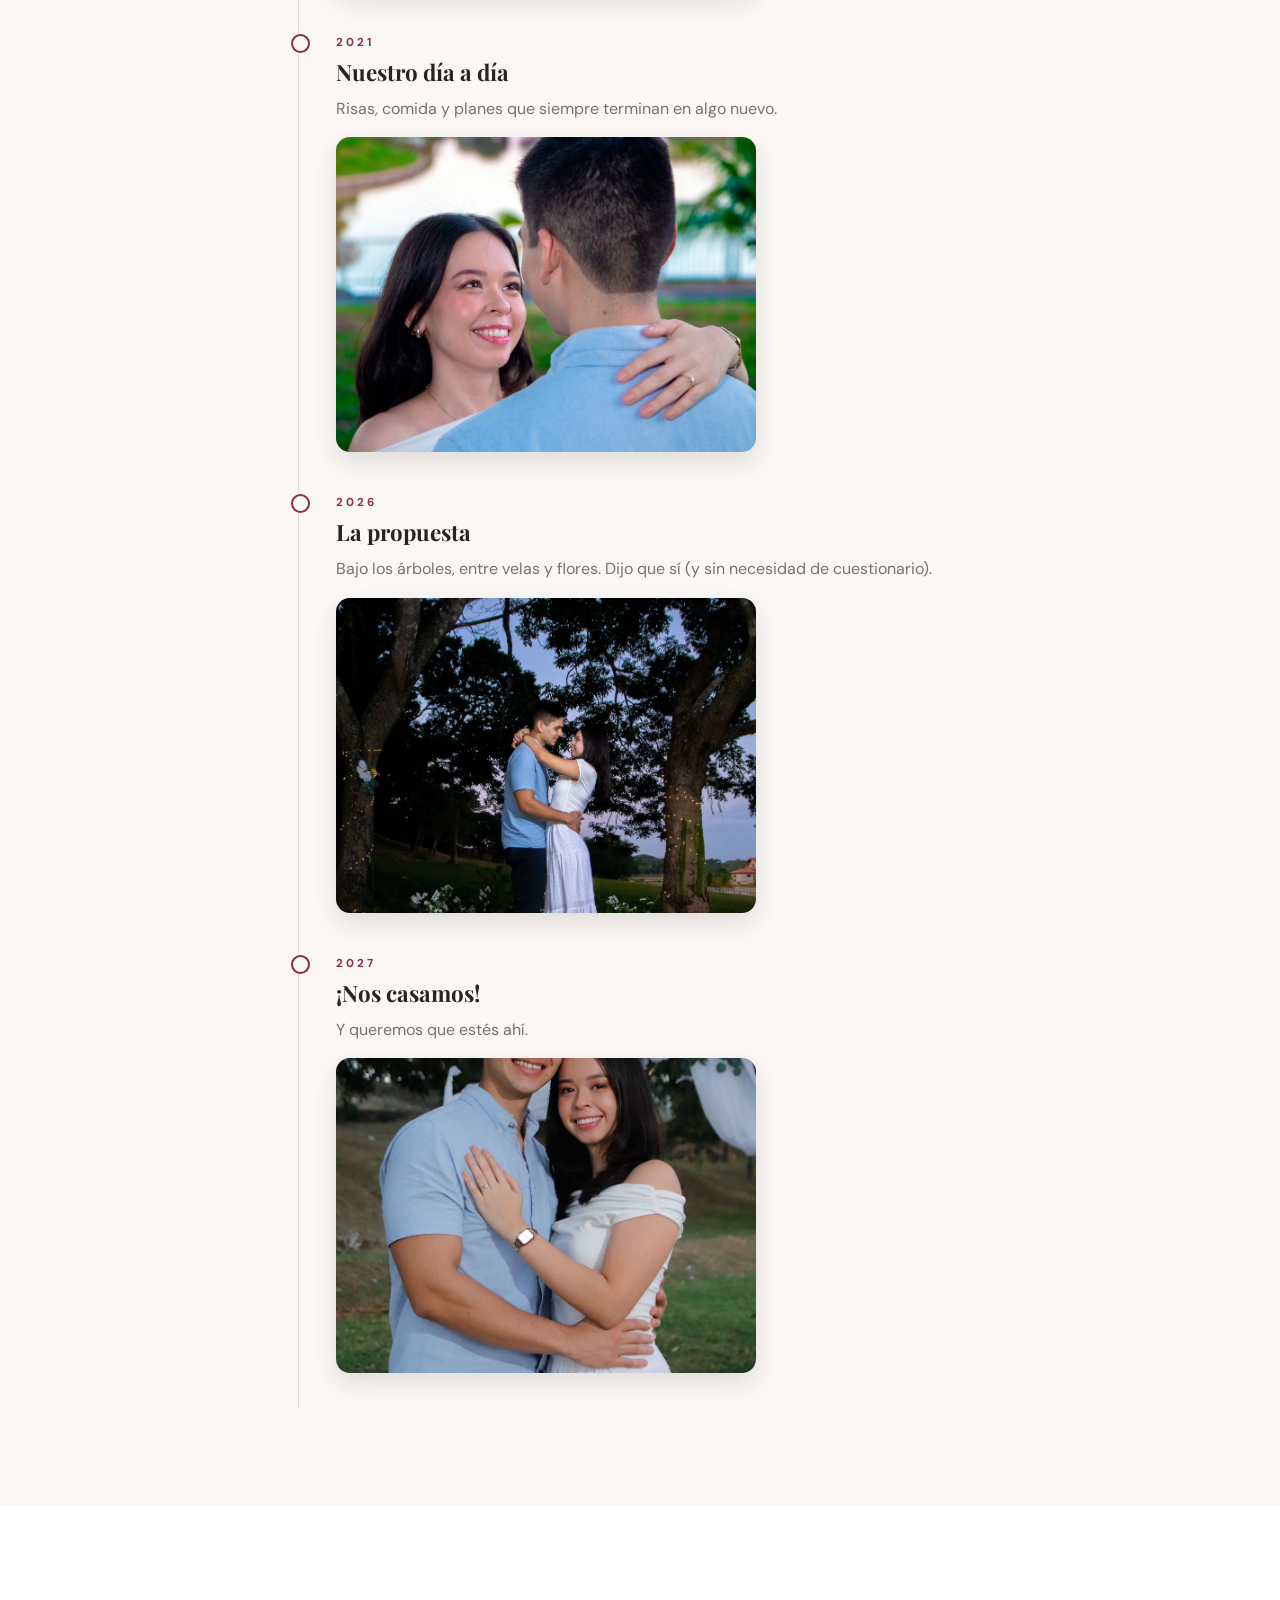
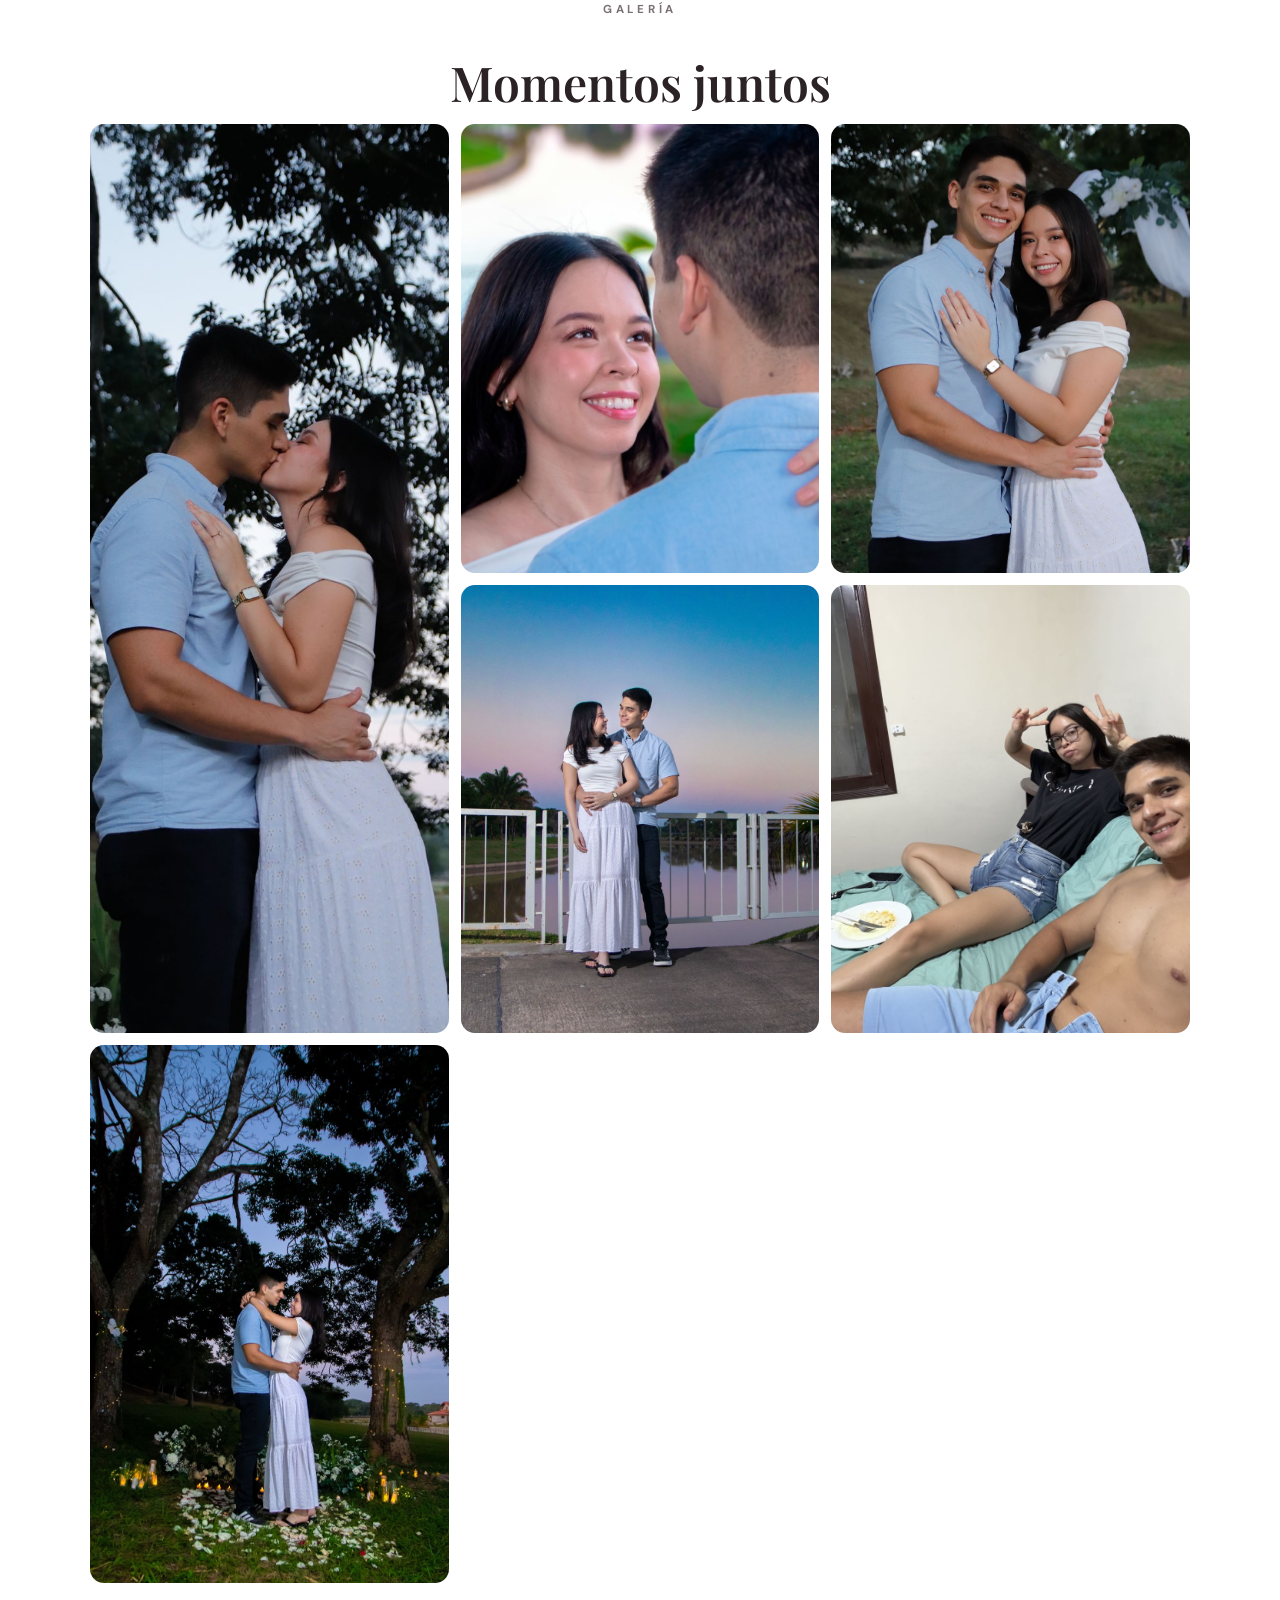
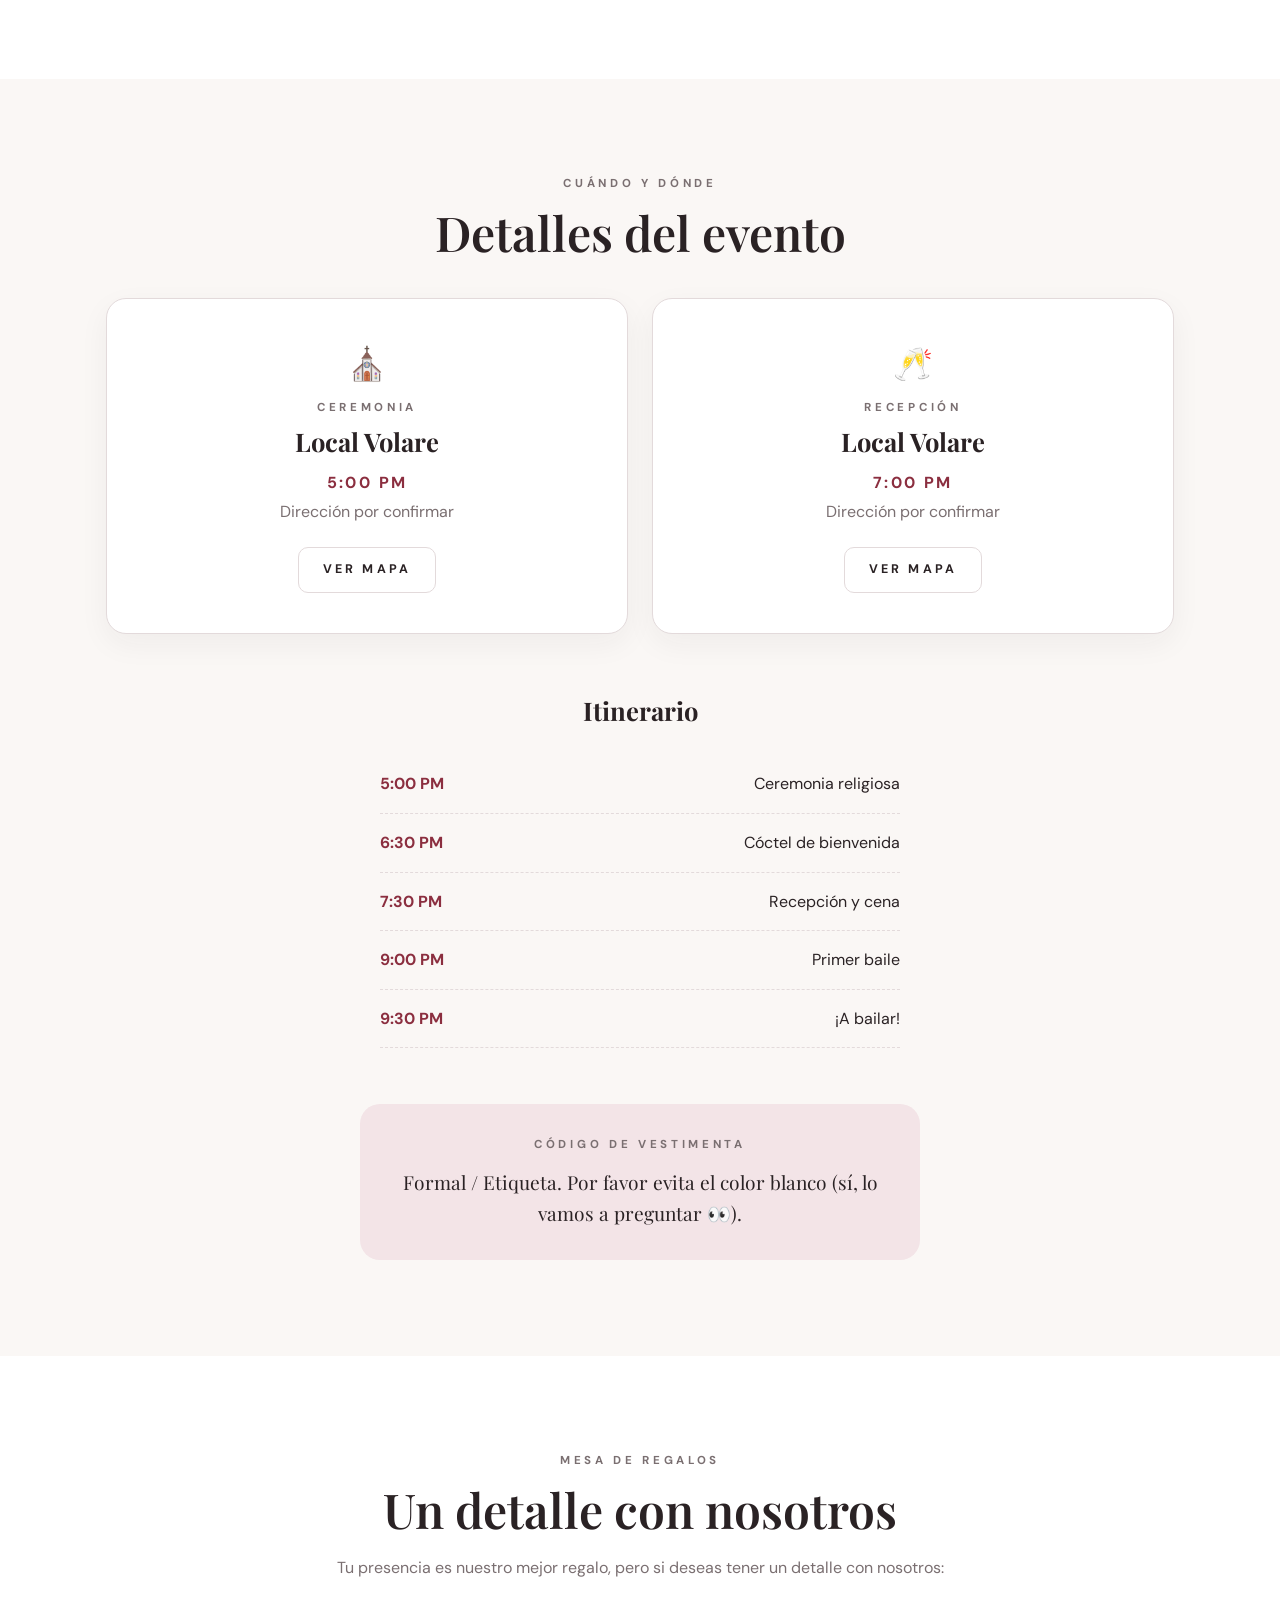
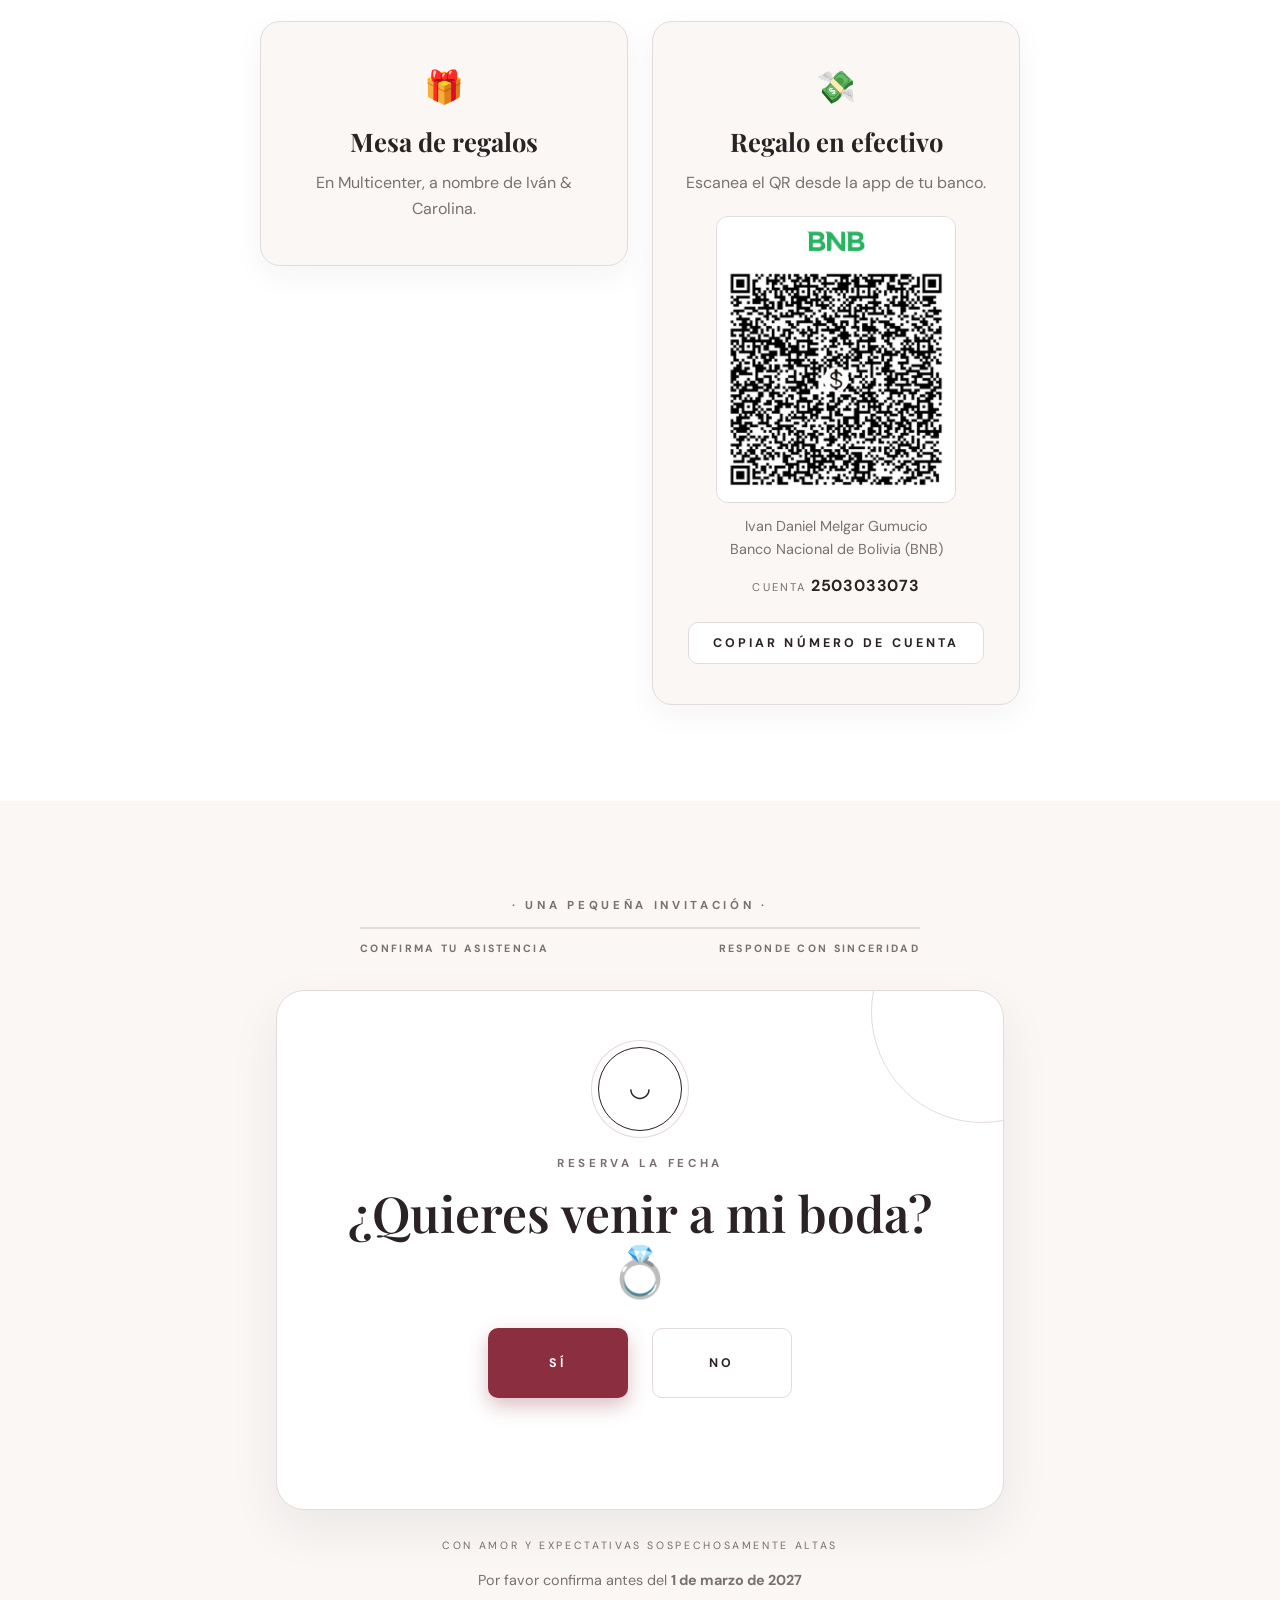
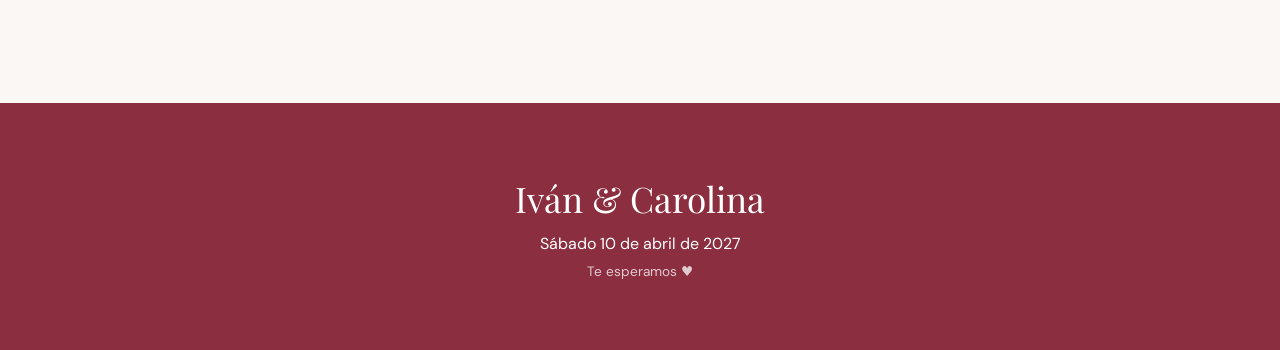
==== commit 5a8abdaf: "Música de fondo: Ordinary de Alex Warren (YouTube) con botón para pausar Co-Authored-By: Claude Opus" ====
--- a/index.html
+++ b/index.html
@@ -116,6 +116,12 @@
     <p class="small">Te esperamos ♥</p>
   </footer>
 
+  <!-- Música -->
+  <div id="ytplayer" aria-hidden="true"></div>
+  <button id="musicBtn" class="music-btn" hidden aria-label="Pausar música" title="Música">
+    <span class="music-icon">♪</span>
+  </button>
+
   <script src="config.js"></script>
   <script src="script.js"></script>
 </body>
--- a/styles.css
+++ b/styles.css
@@ -295,3 +295,20 @@
   .quiz-progress-labels span:last-child { text-align: right; }
 }
 #confirmar, section { scroll-margin-top: 56px; }
+
+/* Música */
+#ytplayer, #ytplayer iframe { position: fixed; left: 0; bottom: 0; width: 1px; height: 1px; opacity: 0; pointer-events: none; }
+.music-btn {
+  position: fixed; z-index: 90;
+  right: calc(16px + env(safe-area-inset-right, 0px)); bottom: calc(16px + env(safe-area-inset-bottom, 0px));
+  width: 52px; height: 52px; border-radius: 50%;
+  border: 1px solid rgba(255,255,255,.6); background: var(--vino); color: #fff;
+  font-size: 1.4rem; cursor: pointer; box-shadow: 0 8px 20px rgba(139,46,63,.35);
+  display: grid; place-items: center;
+}
+.music-btn .music-icon { display: inline-block; }
+.music-btn.on .music-icon { animation: girar 3s linear infinite; }
+.music-btn:not(.on)::after { content: ""; position: absolute; width: 60%; height: 2px; background: #fff; transform: rotate(-45deg); }
+@keyframes girar { to { transform: rotate(360deg); } }
+@media (prefers-reduced-motion: reduce) { .music-btn.on .music-icon { animation: none; } }
+.music-btn[hidden] { display: none; }
